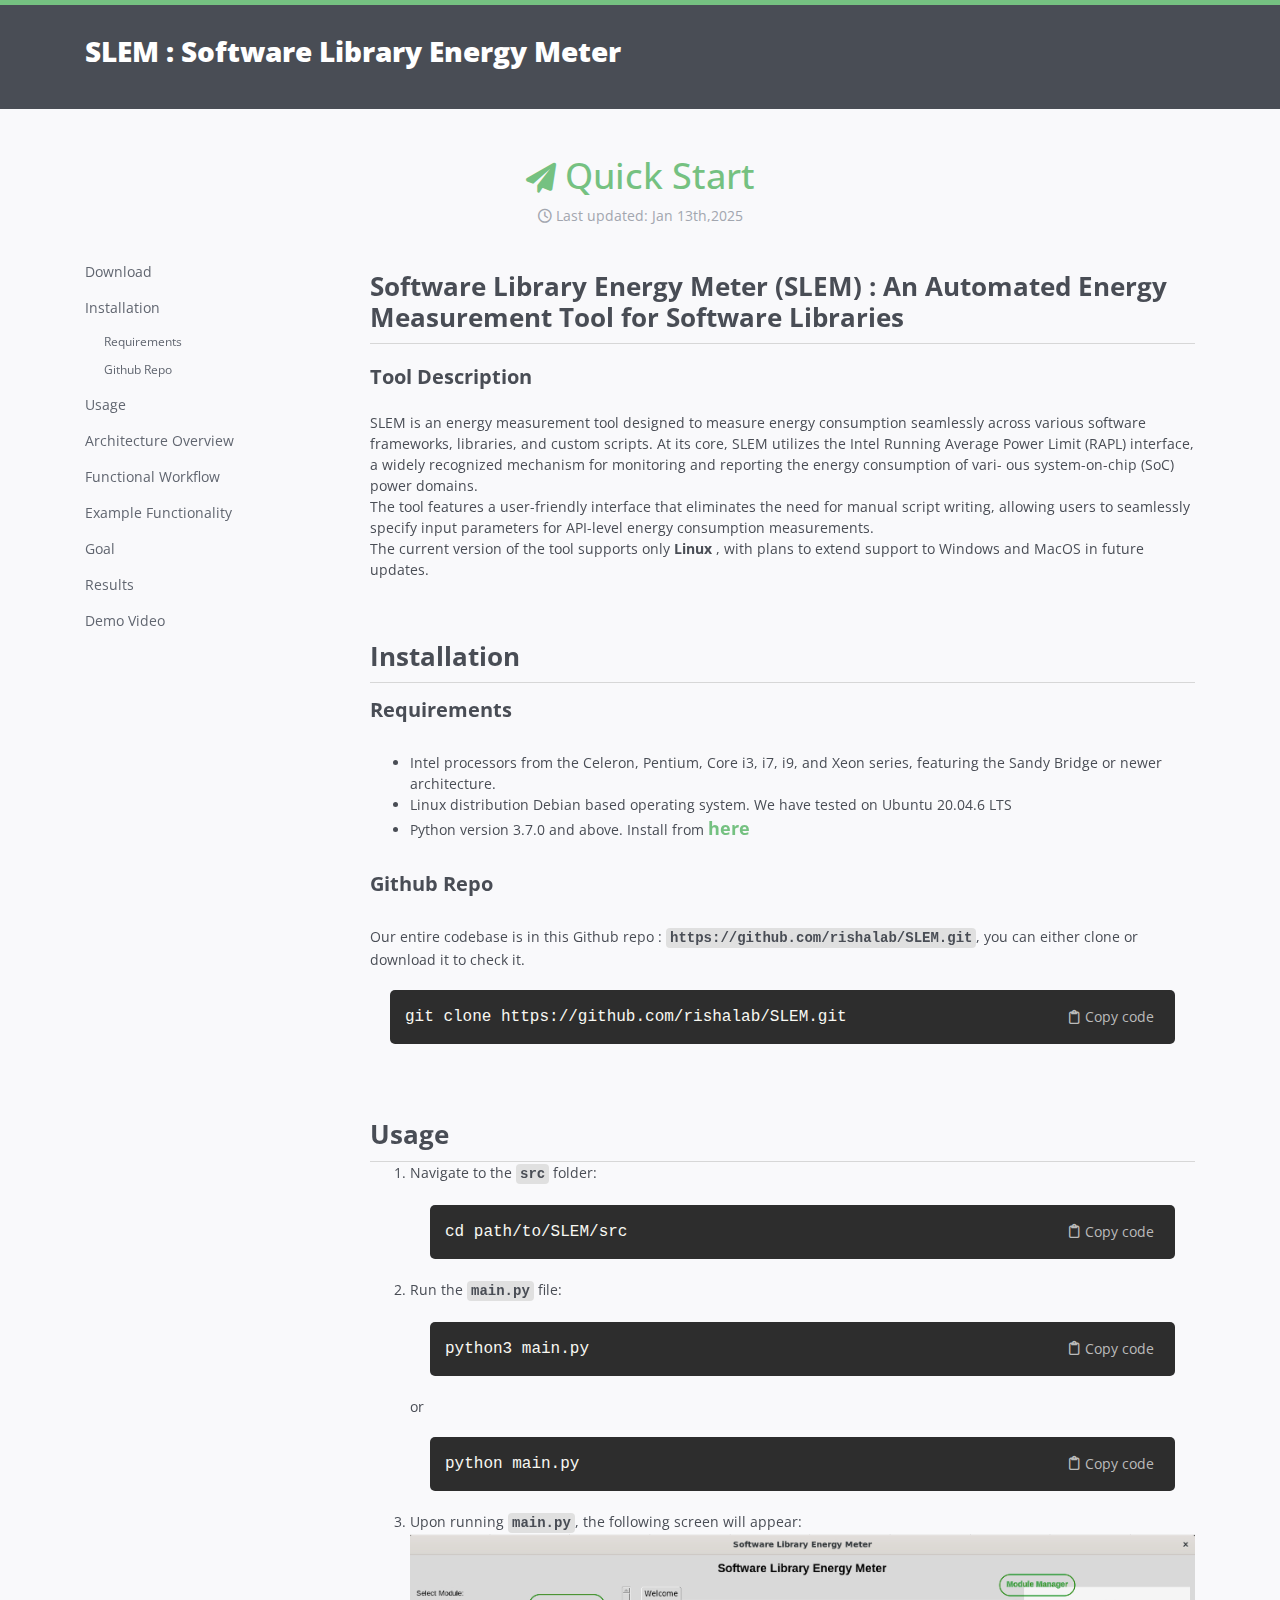
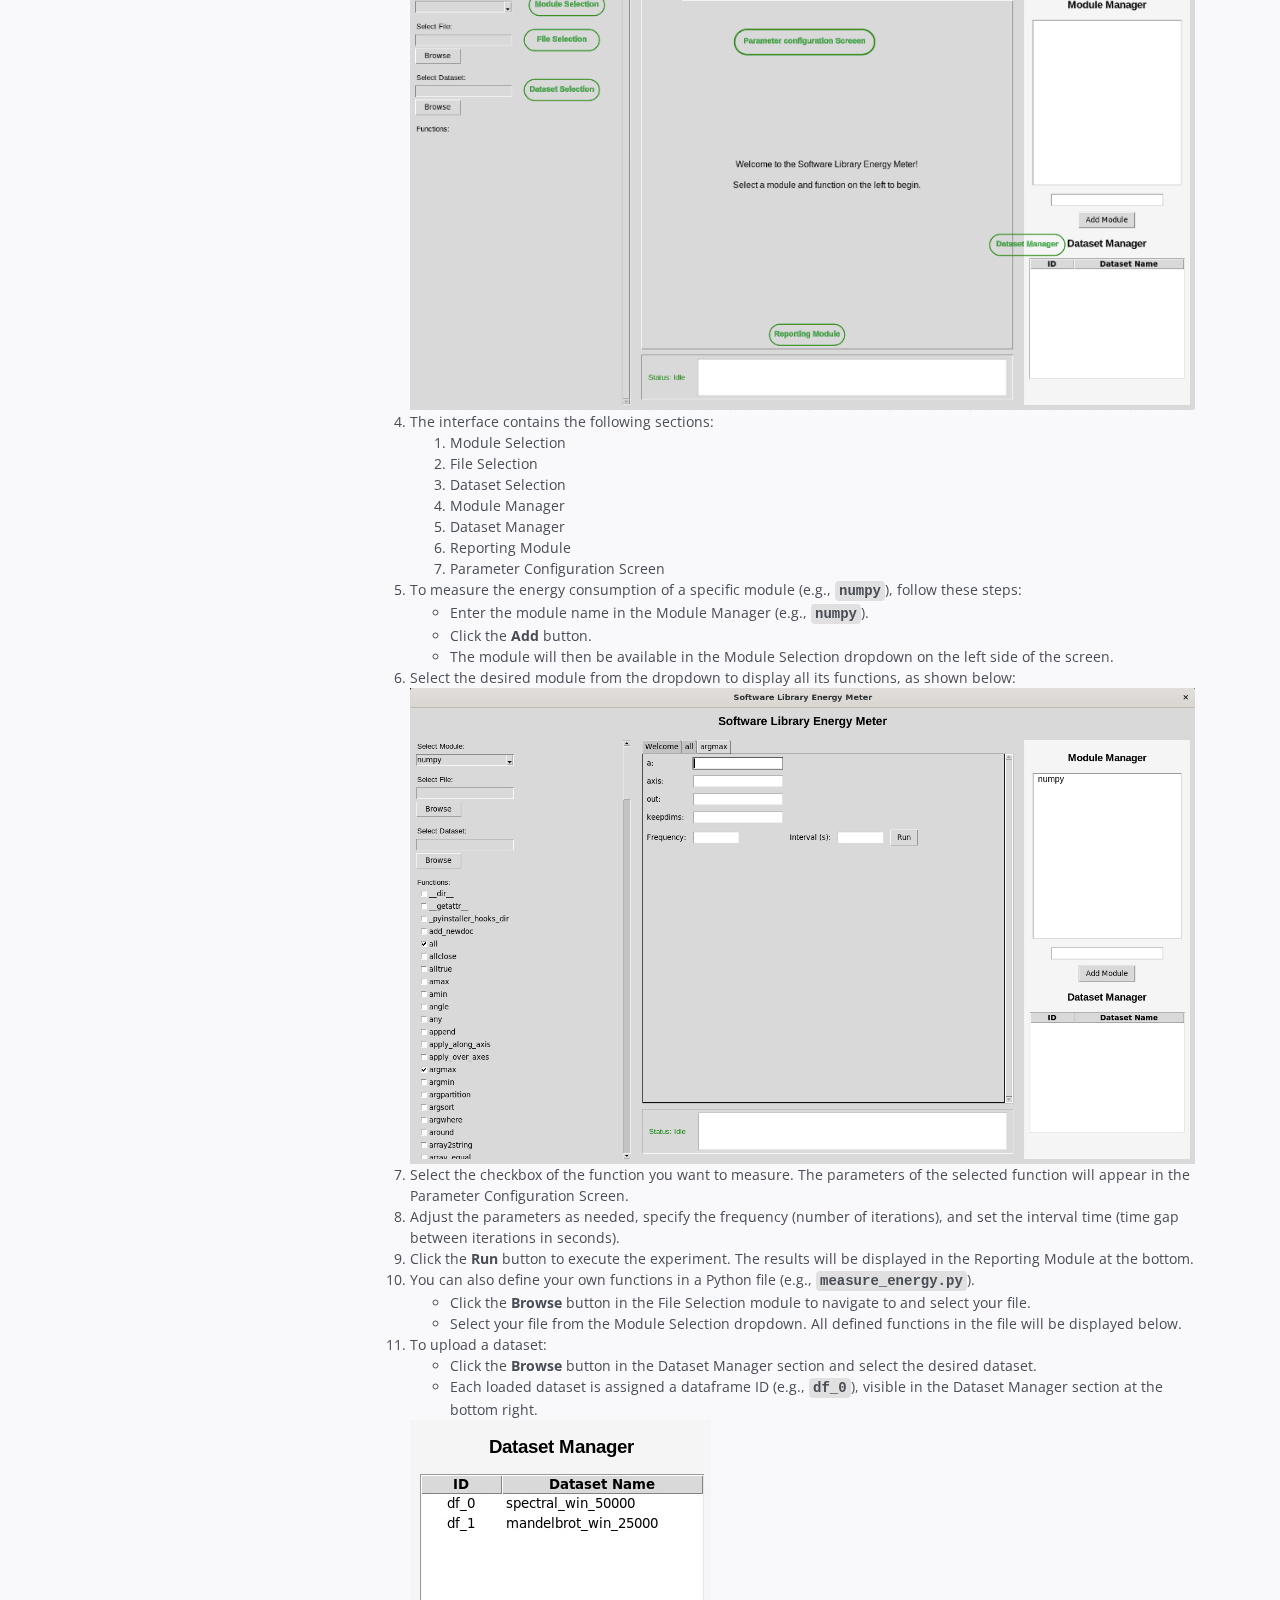
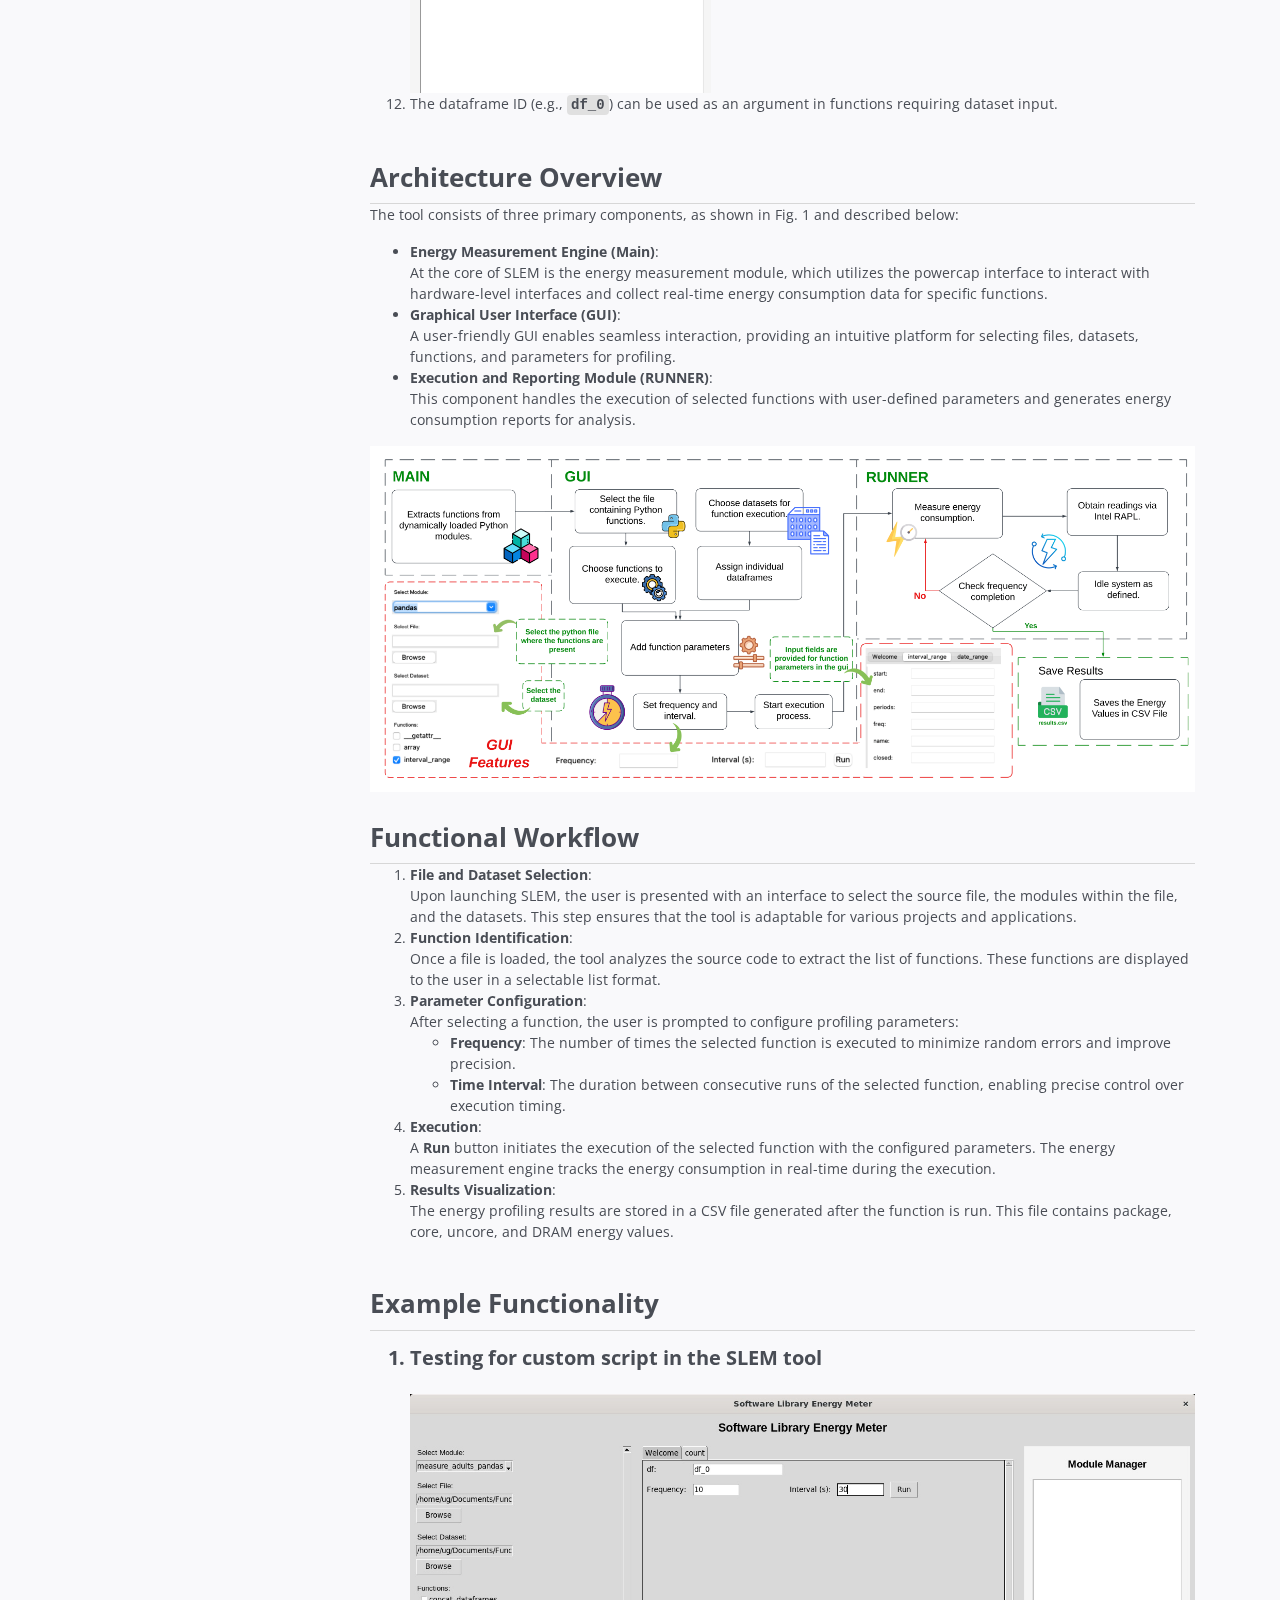
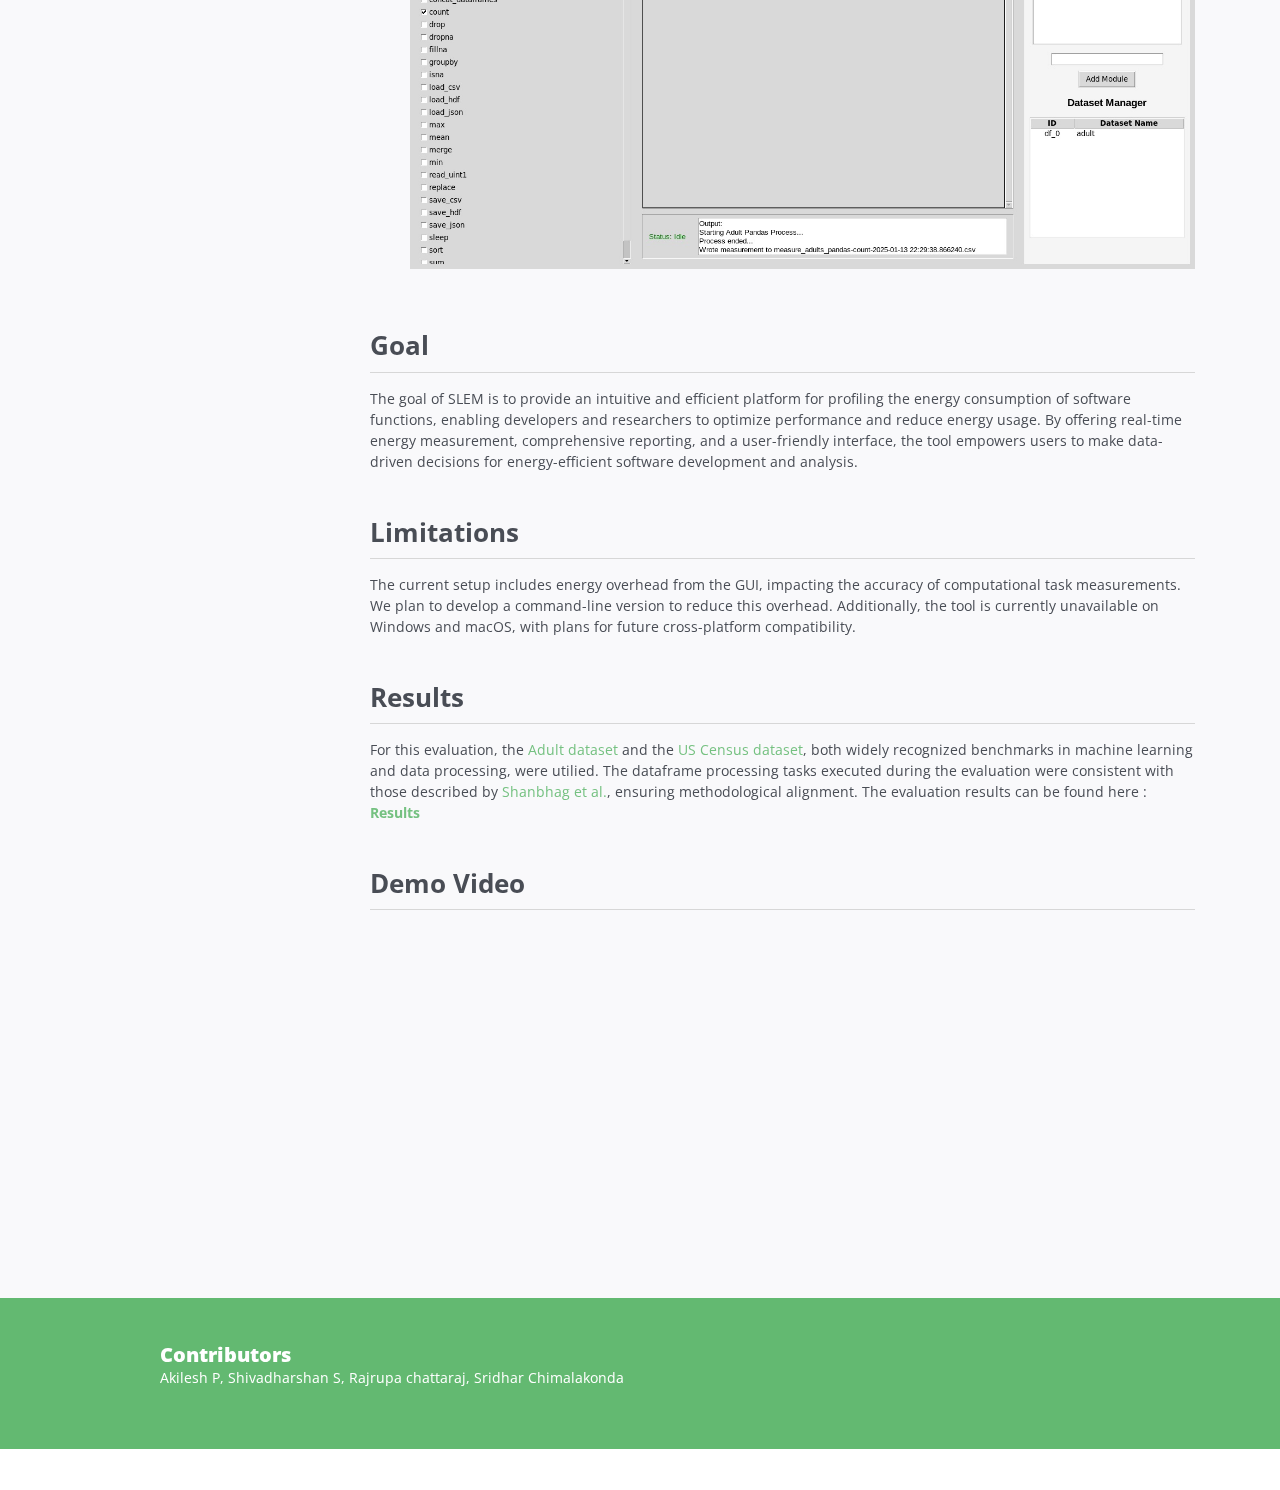
==== index.html @ 22992792 "feat : initial commit of website" ====
<!DOCTYPE html>
<html lang="en">

<head>
    <title>SLEM : Software Library Energy Meter</title>
    <!-- Meta -->
    <meta charset="utf-8">
    <meta http-equiv="X-UA-Compatible" content="IE=edge">
    <meta name="viewport" content="width=device-width, initial-scale=1.0">
    <meta name="description" content="">
    <meta name="author" content="">
    <link rel="shortcut icon" href="favicon.ico">
    <link
        href='https://fonts.googleapis.com/css?family=Open+Sans:300italic,400italic,600italic,700italic,800italic,400,300,600,700,800'
        rel='stylesheet' type='text/css'>
    <link rel="stylesheet" href="https://cdnjs.cloudflare.com/ajax/libs/font-awesome/6.0.0-beta3/css/all.min.css">
    <!-- FontAwesome JS -->
    <script defer src="assets/fontawesome/js/all.js"></script>
    <!-- Global CSS -->
    <link rel="stylesheet" href="assets/plugins/bootstrap/css/bootstrap.min.css">
    <!-- Plugins CSS -->
    <link rel="stylesheet" href="assets/plugins/prism/prism.css">
    <link rel="stylesheet" href="assets/plugins/elegant_font/css/style.css">

    <!-- Theme CSS -->
    <link id="theme-style" rel="stylesheet" href="assets/css/styles.css">

</head>

<body class="body-green">
    <div class="page-wrapper">
        <!-- Header -->
        <header id="header" class="header">
            <div class="container">
                <div class="branding">
                    <h1 class="logo">
                        <a href="index.html">
                            <!-- <span aria-hidden="true" class="icon_documents_alt icon"></span> -->
                            <span class="text-highlight"></span><span class="text-bold">SLEM : Software Library Energy Meter</span>
                        </a>
                    </h1>

                </div>
<!-- 
                <div class="top-search-box">
                    <form class="form-inline search-form justify-content-center" action="" method="get">
                        <input type="text" placeholder="Search..." name="search" class="form-control search-input">
                        <button type="submit" class="btn search-btn" value="Search"><i
                                class="fas fa-search"></i></button>
                    </form>
                </div>
 -->
            </div><!--//container-->
        </header>

        <!-- Main Body -->
        <div class="doc-wrapper">
            <div class="container">
                <!-- Quick Start -->
                <div id="doc-header" class="doc-header text-center">
                    <h1 class="doc-title"><i class="icon fa fa-paper-plane"></i> Quick Start</h1>
                    <div class="meta"><i class="far fa-clock"></i> Last updated: Jan 13th,2025</div>
                </div>

                <!-- Main Body -->
                <div class="doc-body row">
                    <!-- Main Body -->
                    <div class="doc-content col-md-9 col-12 order-1">
                        <div class="content-inner">

                            <!-- Tool Description -->
                            <section id="download-section" class="doc-section">
                                <h1 class="section-title">Software Library Energy Meter (SLEM) : An Automated Energy Measurement Tool for Software Libraries</h1>
                                <br>
                                <h3 class="block-title">Tool Description</h3>
                                <div class="section-block">
                                    <p>
                                        SLEM is an energy measurement tool
                                        designed to measure energy consumption seamlessly across
                                        various software frameworks, libraries, and custom scripts.
                                        At its core, SLEM utilizes the Intel Running Average Power
                                        Limit (RAPL) interface, a widely recognized mechanism for
                                        monitoring and reporting the energy consumption of vari-
                                        ous system-on-chip (SoC) power domains. 
                                        <br>The
                                        tool features a user-friendly interface that eliminates the
                                        need for manual script writing, allowing users to seamlessly
                                        specify input parameters for API-level energy consumption
                                        measurements.       
                                        <br>              
                                        The current version of the tool supports only <b>Linux</b> , with
                                        plans to extend support to Windows and MacOS in future
                                        updates.
                                    </p>
                                </div>
                            </section>

                            <!-- Installation -->
                            <section id="installation-section" class="doc-section">
                                <h2 class="section-title">Installation</h2>

                                <div id="step1" class="section-block">

                                    <!-- Requirements -->
                                    <h3 class="block-title" id="requirements">Requirements</h3>
                                    <div class="code-block">
                                        <p>
                                        <ul>
                                            <li>Intel processors from the Celeron, Pentium, Core i3, i7, i9, and Xeon
                                                series, featuring the Sandy Bridge or newer architecture.</li>
                                            <li>Linux distribution Debian based operating system. We have tested on
                                                Ubuntu 20.04.6 LTS</li>
                                            <li>Python version 3.7.0 and above. Install from 
                                                <a class="simple-link" href="https://www.python.org/downloads/" target="_blank">
                                                    here</a>
                                                </li>
                                            <!-- <li>If on Windows, then PowerGadget v3.6 has to installed. Click <a id="downloadLinkPg" href="https://raw.githubusercontent.com/rishalab/CPPJoules/main/PowerGadget_3.6.msi" target="_blank" class="simple-link">here</a> to install -->
                                        </p>
                                    </div>

                                    <!-- Github -->
                                    <h3 class="block-title" id="from-github">Github Repo</h3>
                                    <div class="code-block">
                                        <p>Our entire codebase is in this Github repo : <span
                                                class="highlight">https://github.com/rishalab/SLEM.git</span>, you
                                            can either clone or download it to check it.</p>
                                        <div class="code-container">
                                            <div class="code" id="codeToCopy1">git clone https://github.com/rishalab/SLEM.git</div>
                                            <button class="copy-button" onclick="copyCode('codeToCopy1')">
                                                <i class="far fa-clipboard"></i> Copy code
                                            </button>
                                        </div>
                                        <!-- <p>For running the SLEM tool follow the below steps.</p> -->
                                    </div>
                                </div>
                            </section>


                            <!-- Usage -->
                            <section id="usage-section" class="doc-section">
                                <h2 class="section-title">Usage</h2>
                                <ol>
                                    <li>Navigate to the <span class="highlight">src</span> folder:</li>
                                    <div class="code-container">
                                        <div class="code" id="codeToCopy2">
                                            cd path/to/SLEM/src
                                        </div>
                                        <button class="copy-button" onclick="copyCode('codeToCopy2')">
                                            <i class="far fa-clipboard"></i> Copy code
                                        </button>
                                    </div>
                                    <li>Run the <span class="highlight">main.py</span> file:</li>
                                    <div class="code-container">
                                        <div class="code" id="codeToCopy3">
                                            python3 main.py
                                        </div>
                                        <button class="copy-button" onclick="copyCode('codeToCopy3')">
                                            <i class="far fa-clipboard"></i> Copy code
                                        </button>
                                    </div>
                                    or
                                    <div class="code-container">
                                        <div class="code" id="codeToCopy4">
                                            python main.py
                                        </div>
                                        <button class="copy-button" onclick="copyCode('codeToCopy4')">
                                            <i class="far fa-clipboard"></i> Copy code
                                        </button>
                                    </div>
                                    <li>Upon running <span class="highlight">main.py</span>, the following screen will appear:</li>
                                    <img class="img-fluid" src="SLEM.jpg" alt="SLEM interface" />
                                    <li>The interface contains the following sections:</li>
                                    <ol>
                                        <li>Module Selection</li>
                                        <li>File Selection</li>
                                        <li>Dataset Selection</li>
                                        <li>Module Manager</li>
                                        <li>Dataset Manager</li>
                                        <li>Reporting Module</li>
                                        <li>Parameter Configuration Screen</li>
                                    </ol>
                                    <li>To measure the energy consumption of a specific module (e.g., <span class="highlight">numpy</span>), follow these steps:</li>
                                    <ul>
                                        <li>Enter the module name in the Module Manager (e.g., <span class="highlight">numpy</span>).</li>
                                        <li>Click the <b>Add</b> button.</li>
                                        <li>The module will then be available in the Module Selection dropdown on the left side of the screen.</li>
                                    </ul>
                                    <li>Select the desired module from the dropdown to display all its functions, as shown below:</li>
                                    <img class="img-fluid" src="numpy.jpg" alt="Module functions" />
                                    <li>Select the checkbox of the function you want to measure. The parameters of the selected function will appear in the Parameter Configuration Screen.</li>
                                    <li>Adjust the parameters as needed, specify the frequency (number of iterations), and set the interval time (time gap between iterations in seconds).</li>
                                    <li>Click the <b>Run</b> button to execute the experiment. The results will be displayed in the Reporting Module at the bottom.</li>
                                    <li>You can also define your own functions in a Python file (e.g., <span class="highlight">measure_energy.py</span>).</li>
                                    <ul>
                                        <li>Click the <b>Browse</b> button in the File Selection module to navigate to and select your file.</li>
                                        <li>Select your file from the Module Selection dropdown. All defined functions in the file will be displayed below.</li>
                                    </ul>
                                    <li>To upload a dataset:</li>
                                    <ul>
                                        <li>Click the <b>Browse</b> button in the Dataset Manager section and select the desired dataset.</li>
                                        <li>Each loaded dataset is assigned a dataframe ID (e.g., <span class="highlight">df_0</span>), visible in the Dataset Manager section at the bottom right.</li>
                                    </ul>
                                    <img class="img-fluid" src="Dataset_Manager.jpg" alt="Dataset Manager" />
                                    <li>The dataframe ID (e.g., <span class="highlight">df_0</span>) can be used as an argument in functions requiring dataset input.</li>
                                </ol>
                            </section>
                            
                            <!-- Architecture -->
                            <section id="architecture-section" class="doc-section">
                                <h2 class="section-title">Architecture Overview</h2>
                                <p>The tool consists of three primary components, as shown in Fig. 1 and described below:</p>
                                <ul>
                                    <li><strong>Energy Measurement Engine (Main)</strong>:<br>
                                    At the core of SLEM is the energy measurement module, which utilizes the powercap interface to interact with hardware-level interfaces and collect real-time energy consumption data for specific functions.</li>
                                    
                                    <li><strong>Graphical User Interface (GUI)</strong>:<br>
                                    A user-friendly GUI enables seamless interaction, providing an intuitive platform for selecting files, datasets, functions, and parameters for profiling.</li>
                                    
                                    <li><strong>Execution and Reporting Module (RUNNER)</strong>:<br>
                                    This component handles the execution of selected functions with user-defined parameters and generates energy consumption reports for analysis.</li>
                                </ul>
                                <img class="img-fluid" src="workflowdiagram.png" alt="elegant icons" />
                            </section>

                            <!-- Functional Workflow -->
                            <section id="function-workflow-section" class="doc-section">
                                <h2 class="section-title">Functional Workflow</h2>
                                <ol>
                                    <li><strong>File and Dataset Selection</strong>:<br>
                                    Upon launching SLEM, the user is presented with an interface to select the source file, the modules within the file, and the datasets. This step ensures that the tool is adaptable for various projects and applications.</li>
                            
                                    <li><strong>Function Identification</strong>:<br>
                                    Once a file is loaded, the tool analyzes the source code to extract the list of functions. These functions are displayed to the user in a selectable list format.</li>
                            
                                    <li><strong>Parameter Configuration</strong>:<br>
                                    After selecting a function, the user is prompted to configure profiling parameters:
                                    <ul>
                                        <li><strong>Frequency</strong>: The number of times the selected function is executed to minimize random errors and improve precision.</li>
                                        <li><strong>Time Interval</strong>: The duration between consecutive runs of the selected function, enabling precise control over execution timing.</li>
                                    </ul>
                                    </li>
                            
                                    <li><strong>Execution</strong>:<br>
                                    A <strong>Run</strong> button initiates the execution of the selected function with the configured parameters. The energy measurement engine tracks the energy consumption in real-time during the execution.</li>
                            
                                    <li><strong>Results Visualization</strong>:<br>
                                    The energy profiling results are stored in a CSV file generated after the function is run. This file contains package, core, uncore, and DRAM energy values.</li>
                                </ol>
                            </section>

                            <!-- Code Snippets -->
                            <section id="feature-section" class="doc-section">
                                <h2 class="section-title">Example Functionality</h2>
                                <div class="section-block">
                                    <ol>
                                        <h3>
                                            <li>
                                                Testing for custom script in the SLEM tool
                                                <br><br>
                                                <img class="img-fluid" src="example.jpg" alt="screenshot" />
                                            </li>
                                        </h3>
                                    </ol>
                                </div>
                            </section>

                            <!-- Goal -->
                            <section id="goal-section" class="doc-section">
                                <h2 class="section-title">Goal</h2>
                                <div class="section-block">
                                    The goal of SLEM is to provide an intuitive and efficient platform for profiling the energy consumption of software functions, 
                                    enabling developers and researchers to optimize performance and reduce energy usage. By offering real-time energy measurement, 
                                    comprehensive reporting, and a user-friendly interface, the tool empowers users to make data-driven decisions for 
                                    energy-efficient software development and analysis.
                                </div>
                            </section>

                            <!-- Limitations -->
                            <section id="limitations-section" class="doc-section">
                                <h2 class="section-title">Limitations</h2>
                                <div class="section-block">
                                    The current setup includes energy overhead from the GUI, 
                                    impacting the accuracy of computational task measurements.
                                    We plan to develop a command-line version to reduce this overhead. 
                                    Additionally, the tool is currently unavailable on Windows and macOS, 
                                    with plans for future cross-platform compatibility.
                                </div>
                            </section>

                            <!-- Results -->
                            <section id="result-section" class="doc-section">
                                <h2 class="section-title">Results</h2>
                                <div class="section-block">
                                    For this evaluation, the <a href="https://archive.ics.uci.edu/dataset/2/adult" target="_blank" >Adult dataset</a> 
                                    and the <a href="https://archive.ics.uci.edu/dataset/116/us+census+data+1990" target="_blank" >US Census dataset</a>, 
                                    both widely recognized benchmarks in machine learning and data processing, were utilied.
                                    The dataframe processing tasks executed during the evaluation were consistent with those described 
                                    by <a href="https://www.researchgate.net/publication/363500717_On_the_Energy_Consumption_of_Different_Dataframe_Processing_Libraries_--_An_Exploratory_Study" target="_blank" >Shanbhag et al.</a>, ensuring methodological alignment.
                                    The evaluation results can be found here : 
                                    <strong>
                                        <a href="https://github.com/rishalab/SLEM/tree/main/evaluation" target="_blank" >Results</a>
                                    </strong>
                                </div>
                            </section>

                            <!-- Demo Video -->
                            <section id="video-section" class="doc-section">
                                <h2 class="section-title">Demo Video</h2>
                                <div class="section-block">
                                    <div class="row">
                                        <div class="col-md-6 col-12">
                                            <div class="embed-responsive embed-responsive-4by3">
                                                <!-- <iframe width="729" height="410" src="https://www.youtube.com/embed/fR8cOOuxqfk" title="YouTube video player" frameborder="0" allow="accelerometer; autoplay; clipboard-write; encrypted-media; gyroscope; picture-in-picture" allowfullscreen></iframe> -->
                                                <!-- <iframe width="729" height="410" src="https://www.youtube.com/embed/W6yiaXK2rEM" title="YouTube video player" frameborder="0" allow="accelerometer; autoplay; clipboard-write; encrypted-media; gyroscope; picture-in-picture" allowfullscreen></iframe>
                                                <iframe width="729" height="410" src="https://www.youtube.com/embed/eLcOIPiGt_g" title="YouTube video player" frameborder="0" allow="accelerometer; autoplay; clipboard-write; encrypted-media; gyroscope; picture-in-picture" allowfullscreen></iframe>
                                                <iframe width="560" height="315" src="https://www.youtube.com/embed/GNrJfZ0RCVI" frameborder="0" allow="accelerometer; autoplay; clipboard-write; encrypted-media; gyroscope; picture-in-picture" allowfullscreen></iframe> -->
                                            </div>
                                        </div>
                                    </div>
                                </div>
                            </section>

                        </div>
                    </div>

                    <!-- Side Scroll Bar -->
                    <div class="doc-sidebar col-md-3 col-12 order-0 d-none d-md-flex">
                        <div id="doc-nav" class="doc-nav">
                            <nav id="doc-menu" class="nav doc-menu flex-column sticky">
                                <a class="nav-link scrollto" href="#download-section">Download</a>
                                <a class="nav-link scrollto" href="#installation-section">Installation</a>
                                <nav class="doc-sub-menu nav flex-column">
                                    <a class="nav-link scrollto" href="#requirements">Requirements</a>
                                    <a class="nav-link scrollto" href="#from-github">Github Repo</a>
                                    <!-- <a class="nav-link scrollto" href="#from-direct">Direct Installer Link</a>
                                    <nav class="doc-sub-sub-menu nav flex-column">
                                        <a class="nav-link scrollto" href="#from-linux">Linux</a>
                                        <a class="nav-link scrollto" href="#from-windows">Windows</a>
                                    </nav> -->
                                </nav>
                                <a class="nav-link scrollto" href="#usage-section">Usage</a>
                                <a class="nav-link scrollto" href="#architecture-section">Architecture Overview</a>
                                <a class="nav-link scrollto" href="#function-workflow-section">Functional Workflow</a>
                                <a class="nav-link scrollto" href="#feature-section">Example Functionality</a>
                                <a class="nav-link scrollto" href="#goal-section">Goal</a>
                                <a class="nav-link scrollto" href="#result-section">Results</a>
                                <a class="nav-link scrollto" href="#video-section">Demo Video</a>
                            </nav>
                        </div>
                    </div>
                </div>
            </div>
        </div>

        <!-- Footer -->
        <div id="promo-block" class="promo-block">
            <div class="container">
                <div class="promo-block-inner">
                    <div class="content-holder col-lg-7 col-md-6 col-7">
                        <div class="content-holder-inner">
                            <div class="desc">
                                <h3 class="promo-title">Contributors</h3>
                                <!-- <p> Rajrupa chattaraj, Sridhar Chimalakonda</p> -->
                                <p> Akilesh P, Shivadharshan S, Rajrupa chattaraj, Sridhar Chimalakonda</p>
                                <!-- <a class="btn btn-cta" href="" target="_blank"><i class="fas fa-external-link-alt"></i> Preprint</a> -->
                            </div>
                        </div>
                    </div>
                </div>
            </div>
        </div>
    </div>

    <!-- Main Javascript -->
    <script type="text/javascript" src="assets/plugins/jquery-3.4.1.min.js"></script>
    <script type="text/javascript" src="assets/plugins/bootstrap/js/bootstrap.min.js"></script>
    <script type="text/javascript" src="assets/plugins/prism/prism.js"></script>
    <script type="text/javascript" src="assets/plugins/jquery-scrollTo/jquery.scrollTo.min.js"></script>
    <script type="text/javascript" src="assets/plugins/stickyfill/dist/stickyfill.min.js"></script>
    <script type="text/javascript" src="assets/js/main.js"></script>
</body>

</html>
---- assets/plugins/prism/prism.css ----
/* http://prismjs.com/download.html?themes=prism-okaidia&languages=markup+css+clike+javascript+ruby+git+haml+handlebars+http+php+python+sass+scss+vim+yaml&plugins=line-numbers */
/**
 * okaidia theme for JavaScript, CSS and HTML
 * Loosely based on Monokai textmate theme by http://www.monokai.nl/
 * @author ocodia
 */

code[class*="language-"],
pre[class*="language-"] {
	color: #f8f8f2;
	text-shadow: 0 1px rgba(0, 0, 0, 0.3);
	font-family: Consolas, Monaco, 'Andale Mono', 'Ubuntu Mono', monospace;
	direction: ltr;
	text-align: left;
	white-space: pre;
	word-spacing: normal;
	word-break: normal;
	word-wrap: normal;
	line-height: 1.5;

	-moz-tab-size: 4;
	-o-tab-size: 4;
	tab-size: 4;

	-webkit-hyphens: none;
	-moz-hyphens: none;
	-ms-hyphens: none;
	hyphens: none;
}

/* Code blocks */
pre[class*="language-"] {
	padding: 1em;
	margin: .5em 0;
	overflow: auto;
	border-radius: 0.3em;
}

:not(pre) > code[class*="language-"],
pre[class*="language-"] {
	background: #272822;
}

/* Inline code */
:not(pre) > code[class*="language-"] {
	padding: .1em;
	border-radius: .3em;
	white-space: normal;
}

.token.comment,
.token.prolog,
.token.doctype,
.token.cdata {
	color: slategray;
}

.token.punctuation {
	color: #f8f8f2;
}

.namespace {
	opacity: .7;
}

.token.property,
.token.tag,
.token.constant,
.token.symbol,
.token.deleted {
	color: #f92672;
}

.token.boolean,
.token.number {
	color: #ae81ff;
}

.token.selector,
.token.attr-name,
.token.string,
.token.char,
.token.builtin,
.token.inserted {
	color: #a6e22e;
}

.token.operator,
.token.entity,
.token.url,
.language-css .token.string,
.style .token.string,
.token.variable {
	color: #f8f8f2;
}

.token.atrule,
.token.attr-value,
.token.function {
	color: #e6db74;
}

.token.keyword {
	color: #66d9ef;
}

.token.regex,
.token.important {
	color: #fd971f;
}

.token.important,
.token.bold {
	font-weight: bold;
}
.token.italic {
	font-style: italic;
}

.token.entity {
	cursor: help;
}

pre.line-numbers {
	position: relative;
	padding-left: 3.8em;
	counter-reset: linenumber;
}

pre.line-numbers > code {
	position: relative;
}

.line-numbers .line-numbers-rows {
	position: absolute;
	pointer-events: none;
	top: 0;
	font-size: 100%;
	left: -3.8em;
	width: 3em; /* works for line-numbers below 1000 lines */
	letter-spacing: -1px;
	border-right: 1px solid #999;

	-webkit-user-select: none;
	-moz-user-select: none;
	-ms-user-select: none;
	user-select: none;

}

	.line-numbers-rows > span {
		pointer-events: none;
		display: block;
		counter-increment: linenumber;
	}

		.line-numbers-rows > span:before {
			content: counter(linenumber);
			color: #999;
			display: block;
			padding-right: 0.8em;
			text-align: right;
		}
---- assets/plugins/elegant_font/css/style.css ----
@font-face {
	font-family: 'ElegantIcons';
	src:url('fonts/ElegantIcons.eot');
	src:url('fonts/ElegantIcons.eot?#iefix') format('embedded-opentype'),
		url('fonts/ElegantIcons.woff') format('woff'),
		url('fonts/ElegantIcons.ttf') format('truetype'),
		url('fonts/ElegantIcons.svg#ElegantIcons') format('svg');
	font-weight: normal;
	font-style: normal;
}

/* Use the following CSS code if you want to use data attributes for inserting your icons */
[data-icon]:before {
	font-family: 'ElegantIcons';
	content: attr(data-icon);
	speak: none;
	font-weight: normal;
	font-variant: normal;
	text-transform: none;
	line-height: 1;
	-webkit-font-smoothing: antialiased;
	-moz-osx-font-smoothing: grayscale;
}

/* Use the following CSS code if you want to have a class per icon */
/*
Instead of a list of all class selectors,
you can use the generic selector below, but it's slower:
[class*="your-class-prefix"] {
*/
.arrow_up, .arrow_down, .arrow_left, .arrow_right, .arrow_left-up, .arrow_right-up, .arrow_right-down, .arrow_left-down, .arrow-up-down, .arrow_up-down_alt, .arrow_left-right_alt, .arrow_left-right, .arrow_expand_alt2, .arrow_expand_alt, .arrow_condense, .arrow_expand, .arrow_move, .arrow_carrot-up, .arrow_carrot-down, .arrow_carrot-left, .arrow_carrot-right, .arrow_carrot-2up, .arrow_carrot-2down, .arrow_carrot-2left, .arrow_carrot-2right, .arrow_carrot-up_alt2, .arrow_carrot-down_alt2, .arrow_carrot-left_alt2, .arrow_carrot-right_alt2, .arrow_carrot-2up_alt2, .arrow_carrot-2down_alt2, .arrow_carrot-2left_alt2, .arrow_carrot-2right_alt2, .arrow_triangle-up, .arrow_triangle-down, .arrow_triangle-left, .arrow_triangle-right, .arrow_triangle-up_alt2, .arrow_triangle-down_alt2, .arrow_triangle-left_alt2, .arrow_triangle-right_alt2, .arrow_back, .icon_minus-06, .icon_plus, .icon_close, .icon_check, .icon_minus_alt2, .icon_plus_alt2, .icon_close_alt2, .icon_check_alt2, .icon_zoom-out_alt, .icon_zoom-in_alt, .icon_search, .icon_box-empty, .icon_box-selected, .icon_minus-box, .icon_plus-box, .icon_box-checked, .icon_circle-empty, .icon_circle-slelected, .icon_stop_alt2, .icon_stop, .icon_pause_alt2, .icon_pause, .icon_menu, .icon_menu-square_alt2, .icon_menu-circle_alt2, .icon_ul, .icon_ol, .icon_adjust-horiz, .icon_adjust-vert, .icon_document_alt, .icon_documents_alt, .icon_pencil, .icon_pencil-edit_alt, .icon_pencil-edit, .icon_folder-alt, .icon_folder-open_alt, .icon_folder-add_alt, .icon_info_alt, .icon_error-oct_alt, .icon_error-circle_alt, .icon_error-triangle_alt, .icon_question_alt2, .icon_question, .icon_comment_alt, .icon_chat_alt, .icon_vol-mute_alt, .icon_volume-low_alt, .icon_volume-high_alt, .icon_quotations, .icon_quotations_alt2, .icon_clock_alt, .icon_lock_alt, .icon_lock-open_alt, .icon_key_alt, .icon_cloud_alt, .icon_cloud-upload_alt, .icon_cloud-download_alt, .icon_image, .icon_images, .icon_lightbulb_alt, .icon_gift_alt, .icon_house_alt, .icon_genius, .icon_mobile, .icon_tablet, .icon_laptop, .icon_desktop, .icon_camera_alt, .icon_mail_alt, .icon_cone_alt, .icon_ribbon_alt, .icon_bag_alt, .icon_creditcard, .icon_cart_alt, .icon_paperclip, .icon_tag_alt, .icon_tags_alt, .icon_trash_alt, .icon_cursor_alt, .icon_mic_alt, .icon_compass_alt, .icon_pin_alt, .icon_pushpin_alt, .icon_map_alt, .icon_drawer_alt, .icon_toolbox_alt, .icon_book_alt, .icon_calendar, .icon_film, .icon_table, .icon_contacts_alt, .icon_headphones, .icon_lifesaver, .icon_piechart, .icon_refresh, .icon_link_alt, .icon_link, .icon_loading, .icon_blocked, .icon_archive_alt, .icon_heart_alt, .icon_star_alt, .icon_star-half_alt, .icon_star, .icon_star-half, .icon_tools, .icon_tool, .icon_cog, .icon_cogs, .arrow_up_alt, .arrow_down_alt, .arrow_left_alt, .arrow_right_alt, .arrow_left-up_alt, .arrow_right-up_alt, .arrow_right-down_alt, .arrow_left-down_alt, .arrow_condense_alt, .arrow_expand_alt3, .arrow_carrot_up_alt, .arrow_carrot-down_alt, .arrow_carrot-left_alt, .arrow_carrot-right_alt, .arrow_carrot-2up_alt, .arrow_carrot-2dwnn_alt, .arrow_carrot-2left_alt, .arrow_carrot-2right_alt, .arrow_triangle-up_alt, .arrow_triangle-down_alt, .arrow_triangle-left_alt, .arrow_triangle-right_alt, .icon_minus_alt, .icon_plus_alt, .icon_close_alt, .icon_check_alt, .icon_zoom-out, .icon_zoom-in, .icon_stop_alt, .icon_menu-square_alt, .icon_menu-circle_alt, .icon_document, .icon_documents, .icon_pencil_alt, .icon_folder, .icon_folder-open, .icon_folder-add, .icon_folder_upload, .icon_folder_download, .icon_info, .icon_error-circle, .icon_error-oct, .icon_error-triangle, .icon_question_alt, .icon_comment, .icon_chat, .icon_vol-mute, .icon_volume-low, .icon_volume-high, .icon_quotations_alt, .icon_clock, .icon_lock, .icon_lock-open, .icon_key, .icon_cloud, .icon_cloud-upload, .icon_cloud-download, .icon_lightbulb, .icon_gift, .icon_house, .icon_camera, .icon_mail, .icon_cone, .icon_ribbon, .icon_bag, .icon_cart, .icon_tag, .icon_tags, .icon_trash, .icon_cursor, .icon_mic, .icon_compass, .icon_pin, .icon_pushpin, .icon_map, .icon_drawer, .icon_toolbox, .icon_book, .icon_contacts, .icon_archive, .icon_heart, .icon_profile, .icon_group, .icon_grid-2x2, .icon_grid-3x3, .icon_music, .icon_pause_alt, .icon_phone, .icon_upload, .icon_download, .social_facebook, .social_twitter, .social_pinterest, .social_googleplus, .social_tumblr, .social_tumbleupon, .social_wordpress, .social_instagram, .social_dribbble, .social_vimeo, .social_linkedin, .social_rss, .social_deviantart, .social_share, .social_myspace, .social_skype, .social_youtube, .social_picassa, .social_googledrive, .social_flickr, .social_blogger, .social_spotify, .social_delicious, .social_facebook_circle, .social_twitter_circle, .social_pinterest_circle, .social_googleplus_circle, .social_tumblr_circle, .social_stumbleupon_circle, .social_wordpress_circle, .social_instagram_circle, .social_dribbble_circle, .social_vimeo_circle, .social_linkedin_circle, .social_rss_circle, .social_deviantart_circle, .social_share_circle, .social_myspace_circle, .social_skype_circle, .social_youtube_circle, .social_picassa_circle, .social_googledrive_alt2, .social_flickr_circle, .social_blogger_circle, .social_spotify_circle, .social_delicious_circle, .social_facebook_square, .social_twitter_square, .social_pinterest_square, .social_googleplus_square, .social_tumblr_square, .social_stumbleupon_square, .social_wordpress_square, .social_instagram_square, .social_dribbble_square, .social_vimeo_square, .social_linkedin_square, .social_rss_square, .social_deviantart_square, .social_share_square, .social_myspace_square, .social_skype_square, .social_youtube_square, .social_picassa_square, .social_googledrive_square, .social_flickr_square, .social_blogger_square, .social_spotify_square, .social_delicious_square, .icon_printer, .icon_calulator, .icon_building, .icon_floppy, .icon_drive, .icon_search-2, .icon_id, .icon_id-2, .icon_puzzle, .icon_like, .icon_dislike, .icon_mug, .icon_currency, .icon_wallet, .icon_pens, .icon_easel, .icon_flowchart, .icon_datareport, .icon_briefcase, .icon_shield, .icon_percent, .icon_globe, .icon_globe-2, .icon_target, .icon_hourglass, .icon_balance, .icon_rook, .icon_printer-alt, .icon_calculator_alt, .icon_building_alt, .icon_floppy_alt, .icon_drive_alt, .icon_search_alt, .icon_id_alt, .icon_id-2_alt, .icon_puzzle_alt, .icon_like_alt, .icon_dislike_alt, .icon_mug_alt, .icon_currency_alt, .icon_wallet_alt, .icon_pens_alt, .icon_easel_alt, .icon_flowchart_alt, .icon_datareport_alt, .icon_briefcase_alt, .icon_shield_alt, .icon_percent_alt, .icon_globe_alt, .icon_clipboard {
	font-family: 'ElegantIcons';
	speak: none;
	font-style: normal;
	font-weight: normal;
	font-variant: normal;
	text-transform: none;
	line-height: 1;
	-webkit-font-smoothing: antialiased;
}
.arrow_up:before {
	content: "\21";
}
.arrow_down:before {
	content: "\22";
}
.arrow_left:before {
	content: "\23";
}
.arrow_right:before {
	content: "\24";
}
.arrow_left-up:before {
	content: "\25";
}
.arrow_right-up:before {
	content: "\26";
}
.arrow_right-down:before {
	content: "\27";
}
.arrow_left-down:before {
	content: "\28";
}
.arrow-up-down:before {
	content: "\29";
}
.arrow_up-down_alt:before {
	content: "\2a";
}
.arrow_left-right_alt:before {
	content: "\2b";
}
.arrow_left-right:before {
	content: "\2c";
}
.arrow_expand_alt2:before {
	content: "\2d";
}
.arrow_expand_alt:before {
	content: "\2e";
}
.arrow_condense:before {
	content: "\2f";
}
.arrow_expand:before {
	content: "\30";
}
.arrow_move:before {
	content: "\31";
}
.arrow_carrot-up:before {
	content: "\32";
}
.arrow_carrot-down:before {
	content: "\33";
}
.arrow_carrot-left:before {
	content: "\34";
}
.arrow_carrot-right:before {
	content: "\35";
}
.arrow_carrot-2up:before {
	content: "\36";
}
.arrow_carrot-2down:before {
	content: "\37";
}
.arrow_carrot-2left:before {
	content: "\38";
}
.arrow_carrot-2right:before {
	content: "\39";
}
.arrow_carrot-up_alt2:before {
	content: "\3a";
}
.arrow_carrot-down_alt2:before {
	content: "\3b";
}
.arrow_carrot-left_alt2:before {
	content: "\3c";
}
.arrow_carrot-right_alt2:before {
	content: "\3d";
}
.arrow_carrot-2up_alt2:before {
	content: "\3e";
}
.arrow_carrot-2down_alt2:before {
	content: "\3f";
}
.arrow_carrot-2left_alt2:before {
	content: "\40";
}
.arrow_carrot-2right_alt2:before {
	content: "\41";
}
.arrow_triangle-up:before {
	content: "\42";
}
.arrow_triangle-down:before {
	content: "\43";
}
.arrow_triangle-left:before {
	content: "\44";
}
.arrow_triangle-right:before {
	content: "\45";
}
.arrow_triangle-up_alt2:before {
	content: "\46";
}
.arrow_triangle-down_alt2:before {
	content: "\47";
}
.arrow_triangle-left_alt2:before {
	content: "\48";
}
.arrow_triangle-right_alt2:before {
	content: "\49";
}
.arrow_back:before {
	content: "\4a";
}
.icon_minus-06:before {
	content: "\4b";
}
.icon_plus:before {
	content: "\4c";
}
.icon_close:before {
	content: "\4d";
}
.icon_check:before {
	content: "\4e";
}
.icon_minus_alt2:before {
	content: "\4f";
}
.icon_plus_alt2:before {
	content: "\50";
}
.icon_close_alt2:before {
	content: "\51";
}
.icon_check_alt2:before {
	content: "\52";
}
.icon_zoom-out_alt:before {
	content: "\53";
}
.icon_zoom-in_alt:before {
	content: "\54";
}
.icon_search:before {
	content: "\55";
}
.icon_box-empty:before {
	content: "\56";
}
.icon_box-selected:before {
	content: "\57";
}
.icon_minus-box:before {
	content: "\58";
}
.icon_plus-box:before {
	content: "\59";
}
.icon_box-checked:before {
	content: "\5a";
}
.icon_circle-empty:before {
	content: "\5b";
}
.icon_circle-slelected:before {
	content: "\5c";
}
.icon_stop_alt2:before {
	content: "\5d";
}
.icon_stop:before {
	content: "\5e";
}
.icon_pause_alt2:before {
	content: "\5f";
}
.icon_pause:before {
	content: "\60";
}
.icon_menu:before {
	content: "\61";
}
.icon_menu-square_alt2:before {
	content: "\62";
}
.icon_menu-circle_alt2:before {
	content: "\63";
}
.icon_ul:before {
	content: "\64";
}
.icon_ol:before {
	content: "\65";
}
.icon_adjust-horiz:before {
	content: "\66";
}
.icon_adjust-vert:before {
	content: "\67";
}
.icon_document_alt:before {
	content: "\68";
}
.icon_documents_alt:before {
	content: "\69";
}
.icon_pencil:before {
	content: "\6a";
}
.icon_pencil-edit_alt:before {
	content: "\6b";
}
.icon_pencil-edit:before {
	content: "\6c";
}
.icon_folder-alt:before {
	content: "\6d";
}
.icon_folder-open_alt:before {
	content: "\6e";
}
.icon_folder-add_alt:before {
	content: "\6f";
}
.icon_info_alt:before {
	content: "\70";
}
.icon_error-oct_alt:before {
	content: "\71";
}
.icon_error-circle_alt:before {
	content: "\72";
}
.icon_error-triangle_alt:before {
	content: "\73";
}
.icon_question_alt2:before {
	content: "\74";
}
.icon_question:before {
	content: "\75";
}
.icon_comment_alt:before {
	content: "\76";
}
.icon_chat_alt:before {
	content: "\77";
}
.icon_vol-mute_alt:before {
	content: "\78";
}
.icon_volume-low_alt:before {
	content: "\79";
}
.icon_volume-high_alt:before {
	content: "\7a";
}
.icon_quotations:before {
	content: "\7b";
}
.icon_quotations_alt2:before {
	content: "\7c";
}
.icon_clock_alt:before {
	content: "\7d";
}
.icon_lock_alt:before {
	content: "\7e";
}
.icon_lock-open_alt:before {
	content: "\e000";
}
.icon_key_alt:before {
	content: "\e001";
}
.icon_cloud_alt:before {
	content: "\e002";
}
.icon_cloud-upload_alt:before {
	content: "\e003";
}
.icon_cloud-download_alt:before {
	content: "\e004";
}
.icon_image:before {
	content: "\e005";
}
.icon_images:before {
	content: "\e006";
}
.icon_lightbulb_alt:before {
	content: "\e007";
}
.icon_gift_alt:before {
	content: "\e008";
}
.icon_house_alt:before {
	content: "\e009";
}
.icon_genius:before {
	content: "\e00a";
}
.icon_mobile:before {
	content: "\e00b";
}
.icon_tablet:before {
	content: "\e00c";
}
.icon_laptop:before {
	content: "\e00d";
}
.icon_desktop:before {
	content: "\e00e";
}
.icon_camera_alt:before {
	content: "\e00f";
}
.icon_mail_alt:before {
	content: "\e010";
}
.icon_cone_alt:before {
	content: "\e011";
}
.icon_ribbon_alt:before {
	content: "\e012";
}
.icon_bag_alt:before {
	content: "\e013";
}
.icon_creditcard:before {
	content: "\e014";
}
.icon_cart_alt:before {
	content: "\e015";
}
.icon_paperclip:before {
	content: "\e016";
}
.icon_tag_alt:before {
	content: "\e017";
}
.icon_tags_alt:before {
	content: "\e018";
}
.icon_trash_alt:before {
	content: "\e019";
}
.icon_cursor_alt:before {
	content: "\e01a";
}
.icon_mic_alt:before {
	content: "\e01b";
}
.icon_compass_alt:before {
	content: "\e01c";
}
.icon_pin_alt:before {
	content: "\e01d";
}
.icon_pushpin_alt:before {
	content: "\e01e";
}
.icon_map_alt:before {
	content: "\e01f";
}
.icon_drawer_alt:before {
	content: "\e020";
}
.icon_toolbox_alt:before {
	content: "\e021";
}
.icon_book_alt:before {
	content: "\e022";
}
.icon_calendar:before {
	content: "\e023";
}
.icon_film:before {
	content: "\e024";
}
.icon_table:before {
	content: "\e025";
}
.icon_contacts_alt:before {
	content: "\e026";
}
.icon_headphones:before {
	content: "\e027";
}
.icon_lifesaver:before {
	content: "\e028";
}
.icon_piechart:before {
	content: "\e029";
}
.icon_refresh:before {
	content: "\e02a";
}
.icon_link_alt:before {
	content: "\e02b";
}
.icon_link:before {
	content: "\e02c";
}
.icon_loading:before {
	content: "\e02d";
}
.icon_blocked:before {
	content: "\e02e";
}
.icon_archive_alt:before {
	content: "\e02f";
}
.icon_heart_alt:before {
	content: "\e030";
}
.icon_star_alt:before {
	content: "\e031";
}
.icon_star-half_alt:before {
	content: "\e032";
}
.icon_star:before {
	content: "\e033";
}
.icon_star-half:before {
	content: "\e034";
}
.icon_tools:before {
	content: "\e035";
}
.icon_tool:before {
	content: "\e036";
}
.icon_cog:before {
	content: "\e037";
}
.icon_cogs:before {
	content: "\e038";
}
.arrow_up_alt:before {
	content: "\e039";
}
.arrow_down_alt:before {
	content: "\e03a";
}
.arrow_left_alt:before {
	content: "\e03b";
}
.arrow_right_alt:before {
	content: "\e03c";
}
.arrow_left-up_alt:before {
	content: "\e03d";
}
.arrow_right-up_alt:before {
	content: "\e03e";
}
.arrow_right-down_alt:before {
	content: "\e03f";
}
.arrow_left-down_alt:before {
	content: "\e040";
}
.arrow_condense_alt:before {
	content: "\e041";
}
.arrow_expand_alt3:before {
	content: "\e042";
}
.arrow_carrot_up_alt:before {
	content: "\e043";
}
.arrow_carrot-down_alt:before {
	content: "\e044";
}
.arrow_carrot-left_alt:before {
	content: "\e045";
}
.arrow_carrot-right_alt:before {
	content: "\e046";
}
.arrow_carrot-2up_alt:before {
	content: "\e047";
}
.arrow_carrot-2dwnn_alt:before {
	content: "\e048";
}
.arrow_carrot-2left_alt:before {
	content: "\e049";
}
.arrow_carrot-2right_alt:before {
	content: "\e04a";
}
.arrow_triangle-up_alt:before {
	content: "\e04b";
}
.arrow_triangle-down_alt:before {
	content: "\e04c";
}
.arrow_triangle-left_alt:before {
	content: "\e04d";
}
.arrow_triangle-right_alt:before {
	content: "\e04e";
}
.icon_minus_alt:before {
	content: "\e04f";
}
.icon_plus_alt:before {
	content: "\e050";
}
.icon_close_alt:before {
	content: "\e051";
}
.icon_check_alt:before {
	content: "\e052";
}
.icon_zoom-out:before {
	content: "\e053";
}
.icon_zoom-in:before {
	content: "\e054";
}
.icon_stop_alt:before {
	content: "\e055";
}
.icon_menu-square_alt:before {
	content: "\e056";
}
.icon_menu-circle_alt:before {
	content: "\e057";
}
.icon_document:before {
	content: "\e058";
}
.icon_documents:before {
	content: "\e059";
}
.icon_pencil_alt:before {
	content: "\e05a";
}
.icon_folder:before {
	content: "\e05b";
}
.icon_folder-open:before {
	content: "\e05c";
}
.icon_folder-add:before {
	content: "\e05d";
}
.icon_folder_upload:before {
	content: "\e05e";
}
.icon_folder_download:before {
	content: "\e05f";
}
.icon_info:before {
	content: "\e060";
}
.icon_error-circle:before {
	content: "\e061";
}
.icon_error-oct:before {
	content: "\e062";
}
.icon_error-triangle:before {
	content: "\e063";
}
.icon_question_alt:before {
	content: "\e064";
}
.icon_comment:before {
	content: "\e065";
}
.icon_chat:before {
	content: "\e066";
}
.icon_vol-mute:before {
	content: "\e067";
}
.icon_volume-low:before {
	content: "\e068";
}
.icon_volume-high:before {
	content: "\e069";
}
.icon_quotations_alt:before {
	content: "\e06a";
}
.icon_clock:before {
	content: "\e06b";
}
.icon_lock:before {
	content: "\e06c";
}
.icon_lock-open:before {
	content: "\e06d";
}
.icon_key:before {
	content: "\e06e";
}
.icon_cloud:before {
	content: "\e06f";
}
.icon_cloud-upload:before {
	content: "\e070";
}
.icon_cloud-download:before {
	content: "\e071";
}
.icon_lightbulb:before {
	content: "\e072";
}
.icon_gift:before {
	content: "\e073";
}
.icon_house:before {
	content: "\e074";
}
.icon_camera:before {
	content: "\e075";
}
.icon_mail:before {
	content: "\e076";
}
.icon_cone:before {
	content: "\e077";
}
.icon_ribbon:before {
	content: "\e078";
}
.icon_bag:before {
	content: "\e079";
}
.icon_cart:before {
	content: "\e07a";
}
.icon_tag:before {
	content: "\e07b";
}
.icon_tags:before {
	content: "\e07c";
}
.icon_trash:before {
	content: "\e07d";
}
.icon_cursor:before {
	content: "\e07e";
}
.icon_mic:before {
	content: "\e07f";
}
.icon_compass:before {
	content: "\e080";
}
.icon_pin:before {
	content: "\e081";
}
.icon_pushpin:before {
	content: "\e082";
}
.icon_map:before {
	content: "\e083";
}
.icon_drawer:before {
	content: "\e084";
}
.icon_toolbox:before {
	content: "\e085";
}
.icon_book:before {
	content: "\e086";
}
.icon_contacts:before {
	content: "\e087";
}
.icon_archive:before {
	content: "\e088";
}
.icon_heart:before {
	content: "\e089";
}
.icon_profile:before {
	content: "\e08a";
}
.icon_group:before {
	content: "\e08b";
}
.icon_grid-2x2:before {
	content: "\e08c";
}
.icon_grid-3x3:before {
	content: "\e08d";
}
.icon_music:before {
	content: "\e08e";
}
.icon_pause_alt:before {
	content: "\e08f";
}
.icon_phone:before {
	content: "\e090";
}
.icon_upload:before {
	content: "\e091";
}
.icon_download:before {
	content: "\e092";
}
.social_facebook:before {
	content: "\e093";
}
.social_twitter:before {
	content: "\e094";
}
.social_pinterest:before {
	content: "\e095";
}
.social_googleplus:before {
	content: "\e096";
}
.social_tumblr:before {
	content: "\e097";
}
.social_tumbleupon:before {
	content: "\e098";
}
.social_wordpress:before {
	content: "\e099";
}
.social_instagram:before {
	content: "\e09a";
}
.social_dribbble:before {
	content: "\e09b";
}
.social_vimeo:before {
	content: "\e09c";
}
.social_linkedin:before {
	content: "\e09d";
}
.social_rss:before {
	content: "\e09e";
}
.social_deviantart:before {
	content: "\e09f";
}
.social_share:before {
	content: "\e0a0";
}
.social_myspace:before {
	content: "\e0a1";
}
.social_skype:before {
	content: "\e0a2";
}
.social_youtube:before {
	content: "\e0a3";
}
.social_picassa:before {
	content: "\e0a4";
}
.social_googledrive:before {
	content: "\e0a5";
}
.social_flickr:before {
	content: "\e0a6";
}
.social_blogger:before {
	content: "\e0a7";
}
.social_spotify:before {
	content: "\e0a8";
}
.social_delicious:before {
	content: "\e0a9";
}
.social_facebook_circle:before {
	content: "\e0aa";
}
.social_twitter_circle:before {
	content: "\e0ab";
}
.social_pinterest_circle:before {
	content: "\e0ac";
}
.social_googleplus_circle:before {
	content: "\e0ad";
}
.social_tumblr_circle:before {
	content: "\e0ae";
}
.social_stumbleupon_circle:before {
	content: "\e0af";
}
.social_wordpress_circle:before {
	content: "\e0b0";
}
.social_instagram_circle:before {
	content: "\e0b1";
}
.social_dribbble_circle:before {
	content: "\e0b2";
}
.social_vimeo_circle:before {
	content: "\e0b3";
}
.social_linkedin_circle:before {
	content: "\e0b4";
}
.social_rss_circle:before {
	content: "\e0b5";
}
.social_deviantart_circle:before {
	content: "\e0b6";
}
.social_share_circle:before {
	content: "\e0b7";
}
.social_myspace_circle:before {
	content: "\e0b8";
}
.social_skype_circle:before {
	content: "\e0b9";
}
.social_youtube_circle:before {
	content: "\e0ba";
}
.social_picassa_circle:before {
	content: "\e0bb";
}
.social_googledrive_alt2:before {
	content: "\e0bc";
}
.social_flickr_circle:before {
	content: "\e0bd";
}
.social_blogger_circle:before {
	content: "\e0be";
}
.social_spotify_circle:before {
	content: "\e0bf";
}
.social_delicious_circle:before {
	content: "\e0c0";
}
.social_facebook_square:before {
	content: "\e0c1";
}
.social_twitter_square:before {
	content: "\e0c2";
}
.social_pinterest_square:before {
	content: "\e0c3";
}
.social_googleplus_square:before {
	content: "\e0c4";
}
.social_tumblr_square:before {
	content: "\e0c5";
}
.social_stumbleupon_square:before {
	content: "\e0c6";
}
.social_wordpress_square:before {
	content: "\e0c7";
}
.social_instagram_square:before {
	content: "\e0c8";
}
.social_dribbble_square:before {
	content: "\e0c9";
}
.social_vimeo_square:before {
	content: "\e0ca";
}
.social_linkedin_square:before {
	content: "\e0cb";
}
.social_rss_square:before {
	content: "\e0cc";
}
.social_deviantart_square:before {
	content: "\e0cd";
}
.social_share_square:before {
	content: "\e0ce";
}
.social_myspace_square:before {
	content: "\e0cf";
}
.social_skype_square:before {
	content: "\e0d0";
}
.social_youtube_square:before {
	content: "\e0d1";
}
.social_picassa_square:before {
	content: "\e0d2";
}
.social_googledrive_square:before {
	content: "\e0d3";
}
.social_flickr_square:before {
	content: "\e0d4";
}
.social_blogger_square:before {
	content: "\e0d5";
}
.social_spotify_square:before {
	content: "\e0d6";
}
.social_delicious_square:before {
	content: "\e0d7";
}
.icon_printer:before {
	content: "\e103";
}
.icon_calulator:before {
	content: "\e0ee";
}
.icon_building:before {
	content: "\e0ef";
}
.icon_floppy:before {
	content: "\e0e8";
}
.icon_drive:before {
	content: "\e0ea";
}
.icon_search-2:before {
	content: "\e101";
}
.icon_id:before {
	content: "\e107";
}
.icon_id-2:before {
	content: "\e108";
}
.icon_puzzle:before {
	content: "\e102";
}
.icon_like:before {
	content: "\e106";
}
.icon_dislike:before {
	content: "\e0eb";
}
.icon_mug:before {
	content: "\e105";
}
.icon_currency:before {
	content: "\e0ed";
}
.icon_wallet:before {
	content: "\e100";
}
.icon_pens:before {
	content: "\e104";
}
.icon_easel:before {
	content: "\e0e9";
}
.icon_flowchart:before {
	content: "\e109";
}
.icon_datareport:before {
	content: "\e0ec";
}
.icon_briefcase:before {
	content: "\e0fe";
}
.icon_shield:before {
	content: "\e0f6";
}
.icon_percent:before {
	content: "\e0fb";
}
.icon_globe:before {
	content: "\e0e2";
}
.icon_globe-2:before {
	content: "\e0e3";
}
.icon_target:before {
	content: "\e0f5";
}
.icon_hourglass:before {
	content: "\e0e1";
}
.icon_balance:before {
	content: "\e0ff";
}
.icon_rook:before {
	content: "\e0f8";
}
.icon_printer-alt:before {
	content: "\e0fa";
}
.icon_calculator_alt:before {
	content: "\e0e7";
}
.icon_building_alt:before {
	content: "\e0fd";
}
.icon_floppy_alt:before {
	content: "\e0e4";
}
.icon_drive_alt:before {
	content: "\e0e5";
}
.icon_search_alt:before {
	content: "\e0f7";
}
.icon_id_alt:before {
	content: "\e0e0";
}
.icon_id-2_alt:before {
	content: "\e0fc";
}
.icon_puzzle_alt:before {
	content: "\e0f9";
}
.icon_like_alt:before {
	content: "\e0dd";
}
.icon_dislike_alt:before {
	content: "\e0f1";
}
.icon_mug_alt:before {
	content: "\e0dc";
}
.icon_currency_alt:before {
	content: "\e0f3";
}
.icon_wallet_alt:before {
	content: "\e0d8";
}
.icon_pens_alt:before {
	content: "\e0db";
}
.icon_easel_alt:before {
	content: "\e0f0";
}
.icon_flowchart_alt:before {
	content: "\e0df";
}
.icon_datareport_alt:before {
	content: "\e0f2";
}
.icon_briefcase_alt:before {
	content: "\e0f4";
}
.icon_shield_alt:before {
	content: "\e0d9";
}
.icon_percent_alt:before {
	content: "\e0da";
}
.icon_globe_alt:before {
	content: "\e0de";
}
.icon_clipboard:before {
	content: "\e0e6";
}


	.glyph {
		float: left;
		text-align: center;
		padding: .75em;
		margin: .4em 1.5em .75em 0;
		width: 6em;
text-shadow: none;
	}
        .glyph_big {
        font-size: 128px;
        color: #59c5dc;
        float: left;
        margin-right: 20px;
        }

        .glyph div { padding-bottom: 10px;}

	.glyph input {
		font-family: consolas, monospace;
		font-size: 12px;
		width: 100%;
		text-align: center;
		border: 0;
		box-shadow: 0 0 0 1px #ccc;
		padding: .2em;
                -moz-border-radius: 5px;
                -webkit-border-radius: 5px;
	}
	.centered {
		margin-left: auto;
		margin-right: auto;
	}
	.glyph .fs1 {
		font-size: 2em;
	}
---- assets/css/styles.css ----
/*   
 * Template Name: PrettyDocs - Bootstrap 4 Template for documentations
 * Version: 2.3
 * Author: Xiaoying Riley
 * Copyright: 3rd Wave Media
 * Twitter: @3rdwave_themes
 * License: Creative Commons Attribution 3.0 License
 * Website: http://themes.3rdwavemedia.com/
*/
/* ======= Base ======= */
.code-container {
  position: relative;
  background: #2d2d2d;
  padding: 15px;
  border-radius: 5px;
  margin: 20px;
}

.code {
  font-family: monospace;
  font-size: 16px;
  color: #f8f8f2;
}

.copy-button {
  position: absolute;
  top: 15px;
  right: 15px;
  display: flex;
  align-items: center;
  background: none;
  border: none;
  color: #bbb;
  cursor: pointer;
  font-size: 14px;
}

.copy-button i {
  margin-right: 5px;
}

.copy-button:hover {
  color: #fff;
}
.output-container {
  position: relative;
  background: #e0e0e0; /* Slightly darker gray for output */
  padding: 15px;
  border-radius: 5px;
  margin: 20px;
}

.output {
  font-family: monospace;
  font-size: 16px;
  color: #000; /* Black text for output */
}


.simple-link {
  text-decoration: none;
  color: #007bff;
  font-weight: bold;
  font-size: 18px;
  transition: color 0.3s ease;
}

.simple-link:hover {
  color: #0056b3;
}

.highlight {
  background-color: #e0e0e0; /* Light gray background */
  padding: 2px 4px;          /* Padding around the text */
  border-radius: 4px;        /* Rounded corners */
  font-family: monospace;    /* Monospace font for code-like appearance */
  font-weight: bold;         /* Make the text bold */
}
body {
  font-family: "Open Sans", arial, sans-serif;
  color: #494d55;
  font-size: 14px;
  -webkit-font-smoothing: antialiased;
  -moz-osx-font-smoothing: grayscale;
}

html,
body {
  height: 100%;
}

.page-wrapper {
  min-height: 100%;
  /* equal to footer height */
  margin-bottom: -50px;
}

.page-wrapper:after {
  content: "";
  display: block;
  height: 50px;
}

.footer {
  height: 50px;
}

p {
  line-height: 1.5;
}

a {
  color: #3aa7aa;
  -webkit-transition: all 0.4s ease-in-out;
  -moz-transition: all 0.4s ease-in-out;
  -ms-transition: all 0.4s ease-in-out;
  -o-transition: all 0.4s ease-in-out;
}

a:hover {
  text-decoration: underline;
  color: #339597;
}

a:focus {
  text-decoration: none;
}

code {
  background: #222;
  color: #fff;
  font-size: 14px;
  font-weight: bold;
  font-family: Consolas, Monaco, "Andale Mono", "Ubuntu Mono", monospace;
  padding: 2px 8px;
  padding-top: 4px;
  display: inline-block;
}

.btn,
a.btn {
  -webkit-transition: all 0.4s ease-in-out;
  -moz-transition: all 0.4s ease-in-out;
  -ms-transition: all 0.4s ease-in-out;
  -o-transition: all 0.4s ease-in-out;
  font-weight: 600;
  font-size: 14px;
  line-height: 1.5;
}

.btn .svg-inline--fa,
a.btn .svg-inline--fa {
  margin-right: 5px;
  position: relative;
  top: -1px;
}

.btn:focus,
a.btn:focus {
  -webkit-box-shadow: none;
  -moz-box-shadow: none;
  box-shadow: none;
}

.btn-primary,
a.btn-primary {
  background: #40babd;
  border: 1px solid #40babd;
  color: #fff !important;
}

.btn-primary:hover,
.btn-primary:focus,
.btn-primary:active,
.btn-primary.active,
.btn-primary.hover,
.btn-primary:not(:disabled):not(.disabled):active:focus,
a.btn-primary:hover,
a.btn-primary:focus,
a.btn-primary:active,
a.btn-primary.active,
a.btn-primary.hover,
a.btn-primary:not(:disabled):not(.disabled):active:focus {
  background: #3aa7aa;
  color: #fff !important;
  border: 1px solid #3aa7aa;
  -webkit-box-shadow: none;
  -moz-box-shadow: none;
  box-shadow: none;
}

.btn-green,
a.btn-green {
  background: #75c181;
  border: 1px solid #75c181;
  color: #fff !important;
}

.btn-green:hover,
.btn-green:focus,
.btn-green:active,
.btn-green.active,
.btn-green.hover,
a.btn-green:hover,
a.btn-green:focus,
a.btn-green:active,
a.btn-green.active,
a.btn-green.hover {
  background: #63b971;
  color: #fff !important;
  border: 1px solid #63b971;
}

.body-green .btn-green,
.body-green a.btn-green {
  color: #fff !important;
}

.body-green .btn-green:hover,
.body-green .btn-green:focus,
.body-green .btn-green:active,
.body-green .btn-green.active,
.body-green .btn-green.hover,
.body-green a.btn-green:hover,
.body-green a.btn-green:focus,
.body-green a.btn-green:active,
.body-green a.btn-green.active,
.body-green a.btn-green.hover {
  color: #fff !important;
}

.btn-blue,
a.btn-blue {
  background: #58bbee;
  border: 1px solid #58bbee;
  color: #fff !important;
}

.btn-blue:hover,
.btn-blue:focus,
.btn-blue:active,
.btn-blue.active,
.btn-blue.hover,
a.btn-blue:hover,
a.btn-blue:focus,
a.btn-blue:active,
a.btn-blue.active,
a.btn-blue.hover {
  background: #41b2ec;
  color: #fff !important;
  border: 1px solid #41b2ec;
}

.btn-orange,
a.btn-orange {
  background: #f88c30;
  border: 1px solid #f88c30;
  color: #fff !important;
}

.btn-orange:hover,
.btn-orange:focus,
.btn-orange:active,
.btn-orange.active,
.btn-orange.hover,
a.btn-orange:hover,
a.btn-orange:focus,
a.btn-orange:active,
a.btn-orange.active,
a.btn-orange.hover {
  background: #f77e17;
  color: #fff !important;
  border: 1px solid #f77e17;
}

.btn-red,
a.btn-red {
  background: #f77b6b;
  border: 1px solid #f77b6b;
  color: #fff !important;
}

.btn-red:hover,
.btn-red:focus,
.btn-red:active,
.btn-red.active,
.btn-red.hover,
a.btn-red:hover,
a.btn-red:focus,
a.btn-red:active,
a.btn-red.active,
a.btn-red.hover {
  background: #f66553;
  color: #fff !important;
  border: 1px solid #f66553;
}

.btn-pink,
a.btn-pink {
  background: #ea5395;
  border: 1px solid #ea5395;
  color: #fff !important;
}

.btn-pink:hover,
.btn-pink:focus,
.btn-pink:active,
.btn-pink.active,
.btn-pink.hover,
a.btn-pink:hover,
a.btn-pink:focus,
a.btn-pink:active,
a.btn-pink.active,
a.btn-pink.hover {
  background: #e73c87;
  color: #fff !important;
  border: 1px solid #e73c87;
}

.btn-purple,
a.btn-purple {
  background: #8a40a7;
  border: 1px solid #8a40a7;
  color: #fff !important;
}

.btn-purple:hover,
.btn-purple:focus,
.btn-purple:active,
.btn-purple.active,
.btn-purple.hover,
a.btn-purple:hover,
a.btn-purple:focus,
a.btn-purple:active,
a.btn-purple.active,
a.btn-purple.hover {
  background: #7b3995;
  color: #fff !important;
  border: 1px solid #7b3995;
}

.btn-cta {
  padding: 7px 15px;
}

.search-btn {
  height: 40px;
}

.search-btn .svg-inline--fa {
  top: 0;
  margin-right: 0;
}

.form-control {
  -webkit-box-shadow: none;
  -moz-box-shadow: none;
  box-shadow: none;
  height: 40px;
  border-color: #f0f0f0;
}

.form-control::-webkit-input-placeholder {
  /* WebKit browsers */
  color: #afb3bb;
}

.form-control:-moz-placeholder {
  /* Mozilla Firefox 4 to 18 */
  color: #afb3bb;
}

.form-control::-moz-placeholder {
  /* Mozilla Firefox 19+ */
  color: #afb3bb;
}

.form-control:-ms-input-placeholder {
  /* Internet Explorer 10+ */
  color: #afb3bb;
}

.form-control:focus {
  border-color: #e3e3e3;
  -webkit-box-shadow: none;
  -moz-box-shadow: none;
  box-shadow: none;
}

input[type="text"],
input[type="email"],
input[type="password"],
input[type="submit"],
input[type="button"],
textarea,
select {
  appearance: none;
  /* for mobile safari */
  -webkit-appearance: none;
}

/* ====== Header ====== */
.header {
  background: #494d55;
  color: rgba(255, 255, 255, 0.85);
  border-top: 5px solid #40babd;
  padding: 30px 0;
}

.header a {
  color: #fff;
}

.header .container {
  position: relative;
}

.branding {
  text-transform: none;
  margin-bottom: 10px;
}

.branding .logo {
  font-size: 28px;
  margin-top: 0;
  margin-bottom: 0;
}

.branding .logo a {
  text-decoration: none;
}

.branding .text-highlight {
  color: #40babd;
}

.body-green .branding .text-highlight {
  color: #75c181;
}

.body-blue .branding .text-highlight {
  color: #58bbee;
}

.body-orange .branding .text-highlight {
  color: #f88c30;
}

.body-red .branding .text-highlight {
  color: #f77b6b;
}

.body-pink .branding .text-highlight {
  color: #ea5395;
}

.body-purple .branding .text-highlight {
  color: #8a40a7;
}

.branding .text-bold {
  font-weight: 800;
  color: #fff;
}

.branding .icon {
  font-size: 24px;
  color: #40babd;
}

.body-green .branding .icon {
  color: #75c181;
}

.body-blue .branding .icon {
  color: #58bbee;
}

.body-orange .branding .icon {
  color: #f88c30;
}

.body-red .branding .icon {
  color: #f77b6b;
}

.body-pink .branding .icon {
  color: #ea5395;
}

.body-purple .branding .icon {
  color: #8a40a7;
}

.breadcrumb {
  background: none;
  margin-bottom: 0;
  padding: 0;
}

.breadcrumb li {
  color: rgba(255, 255, 255, 0.5);
}

.breadcrumb li.active {
  color: rgba(255, 255, 255, 0.5);
}

.breadcrumb li a {
  color: rgba(255, 255, 255, 0.5);
}

.breadcrumb li a:hover {
  color: #fff;
}

.breadcrumb > li + li:before {
  color: rgba(0, 0, 0, 0.4);
}

.search-form {
  position: relative;
}

.search-form .search-input {
  font-size: 14px;
  -webkit-border-radius: 20px;
  -moz-border-radius: 20px;
  -ms-border-radius: 20px;
  -o-border-radius: 20px;
  border-radius: 20px;
  -moz-background-clip: padding;
  -webkit-background-clip: padding-box;
  background-clip: padding-box;
  padding-top: 4px;
}

.search-form .search-input:focus {
  border-color: #616670;
}

.search-form .search-btn {
  color: #797f8b;
  background: none;
  border: none;
  position: absolute;
  right: 5px;
  top: 0px;
  margin-right: 0;
}

.search-form .search-btn:active,
.search-form .search-btn:focus,
.search-form .search-btn:hover {
  outline: none !important;
  color: #31343a;
}

.top-search-box {
  position: absolute;
  right: 15px;
  top: 15px;
}

/* ====== Footer ====== */
.footer {
  background: #26282c;
  color: rgba(255, 255, 255, 0.6);
  padding: 15px 0;
}

.footer a {
  color: #40babd;
}

.footer .fa-heart {
  color: #ea5395;
}

@media (max-width: 575.98px) {
  .top-search-box {
    width: 100%;
    position: static;
    margin-top: 15px;
  }
}

/* ======= Doc Styling ======= */
.doc-wrapper {
  padding: 45px 0;
  background: #f9f9fb;
}

.doc-body {
  position: relative;
}

.doc-header {
  margin-bottom: 30px;
}

.doc-header .doc-title {
  color: #40babd;
  margin-top: 0;
  font-size: 36px;
}

.body-green .doc-header .doc-title {
  color: #75c181;
}

.body-blue .doc-header .doc-title {
  color: #58bbee;
}

.body-orange .doc-header .doc-title {
  color: #f88c30;
}

.body-red .doc-header .doc-title {
  color: #f77b6b;
}

.body-pink .doc-header .doc-title {
  color: #ea5395;
}

.body-purple .doc-header .doc-title {
  color: #8a40a7;
}

.doc-header .icon {
  font-size: 30px;
}

.doc-header .meta {
  color: #a2a6af;
}

.doc-section {
  padding-top: 15px;
  padding-bottom: 15px;
}

.doc-section .section-title {
  font-size: 26px;
  margin-top: 0;
  margin-bottom: 0;
  font-weight: bold;
  padding-bottom: 10px;
  border-bottom: 1px solid #d7d7d7;
}

.doc-section h1 {
  font-size: 24px;
  font-weight: bold;
}

.doc-section h2 {
  font-size: 22px;
  font-weight: bold;
}

.doc-section h3 {
  font-size: 20px;
  font-weight: bold;
}

.doc-section h4 {
  font-size: 18px;
  font-weight: bold;
}

.doc-section h5 {
  font-size: 16px;
  font-weight: bold;
}

.doc-section h6 {
  font-size: 14px;
  font-weight: bold;
}

.section-block {
  padding-top: 15px;
  padding-bottom: 15px;
}

.section-block .block-title {
  margin-top: 0;
}

.section-block .list > li {
  margin-bottom: 10px;
}

.section-block .list ul > li {
  margin-top: 5px;
}

.question {
  font-weight: 400 !important;
  color: #3aa7aa;
}

.question .body-green {
  color: #63b971;
}

.body-blue .question {
  color: #41b2ec;
}

.body-orange .question {
  color: #f77e17;
}

.body-pink .question {
  color: #e73c87;
}

.body-purple .question {
  color: #7b3995;
}

.question .svg-inline--fa {
  -webkit-opacity: 0.6;
  -moz-opacity: 0.6;
  opacity: 0.6;
  position: relative;
  top: -2px;
}

.question .badge {
  font-size: 11px;
  vertical-align: middle;
}

.answer {
  color: #616670;
}

.code-block {
  margin-top: 30px;
  margin-bottom: 30px;
}

.callout-block {
  padding: 30px;
  -webkit-border-radius: 4px;
  -moz-border-radius: 4px;
  -ms-border-radius: 4px;
  -o-border-radius: 4px;
  border-radius: 4px;
  -moz-background-clip: padding;
  -webkit-background-clip: padding-box;
  background-clip: padding-box;
  position: relative;
  margin-bottom: 30px;
}

.callout-block a {
  color: rgba(0, 0, 0, 0.55) !important;
}

.callout-block a:hover {
  color: rgba(0, 0, 0, 0.65) !important;
}

.callout-block .icon-holder {
  font-size: 30px;
  position: absolute;
  left: 30px;
  top: 30px;
  color: rgba(0, 0, 0, 0.25);
}

.callout-block .content {
  margin-left: 60px;
}

.callout-block .content p:last-child {
  margin-bottom: 0;
}

.callout-block .callout-title {
  margin-top: 0;
  margin-bottom: 5px;
  color: rgba(0, 0, 0, 0.65);
}

.callout-info {
  background: #58bbee;
  color: #fff;
}

.callout-success {
  background: #75c181;
  color: #fff;
}

.callout-warning {
  background: #f88c30;
  color: #fff;
}

.callout-danger {
  background: #f77b6b;
  color: #fff;
}

.table > thead > tr > th {
  border-bottom-color: #8bd6d8;
}

.body-green .table > thead > tr > th {
  border-bottom-color: #bbe1c1;
}

.body-blue .table > thead > tr > th {
  border-bottom-color: #b5e1f7;
}

.body-orange .table > thead > tr > th {
  border-bottom-color: #fbc393;
}

.body-pink .table > thead > tr > th {
  border-bottom-color: #f5aecd;
}

.body-purple .table > thead > tr > th {
  border-bottom-color: #b87fce;
}

.table-bordered > thead > tr > th {
  border-bottom-color: inherit;
}

.table-striped > tbody > tr:nth-of-type(odd) {
  background-color: #f5f5f5;
}

.screenshot-holder {
  margin-top: 15px;
  margin-bottom: 15px;
  position: relative;
  text-align: center;
}

.screenshot-holder img {
  border: 1px solid #f0f0f0;
}

.screenshot-holder .mask {
  display: block;
  visibility: hidden;
  position: absolute;
  width: 100%;
  height: 100%;
  left: 0;
  top: 0;
  background: rgba(0, 0, 0, 0.25);
  cursor: pointer;
  text-decoration: none;
}

.screenshot-holder .mask .svg-inline--fa {
  color: #fff;
  font-size: 42px;
  display: block;
  position: absolute;
  left: 50%;
  top: 50%;
  margin-left: -21px;
  margin-top: -21px;
}

.screenshot-holder:hover .mask {
  visibility: visible;
}

.jumbotron h1 {
  font-size: 28px;
  margin-top: 0;
  margin-bottom: 30px;
}

.author-profile {
  margin-top: 30px;
}

.author-profile img {
  width: 100px;
  height: 100px;
}

.speech-bubble {
  background: #fff;
  -webkit-border-radius: 4px;
  -moz-border-radius: 4px;
  -ms-border-radius: 4px;
  -o-border-radius: 4px;
  border-radius: 4px;
  -moz-background-clip: padding;
  -webkit-background-clip: padding-box;
  background-clip: padding-box;
  padding: 30px;
  margin-top: 20px;
  margin-bottom: 30px;
  position: relative;
}

.speech-bubble .speech-title {
  font-size: 16px;
}

.jumbotron .speech-bubble p {
  font-size: 14px;
  font-weight: normal;
  color: #616670;
}

.speech-bubble:before {
  content: "";
  display: inline-block;
  position: absolute;
  left: 50%;
  top: -10px;
  margin-left: -10px;
  width: 0;
  height: 0;
  border-left: 10px solid transparent;
  border-right: 10px solid transparent;
  border-bottom: 10px solid #fff;
}

.theme-card {
  text-align: center;
  border: 1px solid #e3e3e3;
  -webkit-border-radius: 4px;
  -moz-border-radius: 4px;
  -ms-border-radius: 4px;
  -o-border-radius: 4px;
  border-radius: 4px;
  -moz-background-clip: padding;
  -webkit-background-clip: padding-box;
  background-clip: padding-box;
  position: relative;
  height: 100%;
}

.theme-card .card-block {
  padding: 15px;
}

.theme-card .mask {
  display: block;
  visibility: hidden;
  position: absolute;
  width: 100%;
  height: 100%;
  left: 0;
  top: 0;
  background: rgba(0, 0, 0, 0.25);
  cursor: pointer;
  text-decoration: none;
}

.theme-card .mask .icon {
  color: #fff;
  font-size: 42px;
  margin-top: 25%;
}

.theme-card:hover .mask {
  visibility: visible;
}

/* Color Schemes */
.body-green .header {
  border-color: #75c181;
}

.body-green a {
  color: #75c181;
}

.body-green a:hover {
  color: #52b161;
}

.body-blue .header {
  border-color: #58bbee;
}

.body-blue a {
  color: #58bbee;
}

.body-blue a:hover {
  color: #2aa8e9;
}

.body-orange .header {
  border-color: #f88c30;
}

.body-orange a {
  color: #f88c30;
}

.body-orange a:hover {
  color: #ed7108;
}

.body-pink .header {
  border-color: #ea5395;
}

.body-pink a {
  color: #ea5395;
}

.body-pink a:hover {
  color: #e42679;
}

.body-purple .header {
  border-color: #8a40a7;
}

.body-purple a {
  color: #8a40a7;
}

.body-purple a:hover {
  color: #6c3282;
}

.body-red .header {
  border-color: #f77b6b;
}

.body-red a {
  color: #f77b6b;
}

.body-red a:hover {
  color: #f4503b;
}

/* Sidebar */
.doc-nav {
  position: absolute;
  top: 0;
  left: 0;
  width: 100%;
  height: 100%;
}

.sticky {
  position: -webkit-sticky;
  position: -moz-sticky;
  position: -ms-sticky;
  position: -o-sticky;
  position: sticky;
  top: 0;
}

.doc-menu {
  list-style: none;
}

.doc-menu .nav-link {
  margin-bottom: 5px;
  display: block;
  padding: 5px 15px;
  color: #616670;
}

.doc-menu .nav-link:hover,
.doc-menu .nav-link:focus {
  color: #494d55;
  text-decoration: none;
  background: none;
}

.doc-menu .nav-link.active {
  background: none;
  color: #40babd;
  font-weight: 600;
}

.body-green .doc-menu .nav-link.active {
  color: #75c181;
  border-color: #75c181;
}

.body-blue .doc-menu .nav-link.active {
  color: #58bbee;
  border-color: #58bbee;
}

.body-orange .doc-menu .nav-link.active {
  color: #f88c30;
  border-color: #f88c30;
}

.body-red .doc-menu .nav-link.active {
  color: #f77b6b;
  border-color: #f77b6b;
}

.body-pink .doc-menu .nav-link.active {
  color: #ea5395;
  border-color: #ea5395;
}

.body-purple .doc-menu .nav-link.active {
  color: #8a40a7;
  border-color: #8a40a7;
}

.doc-sub-menu {
  list-style: none;
  padding-left: 0;
}

.doc-sub-sub-menu {
  list-style: none;
  padding-left: 34px;
}


.doc-sub-menu .nav-link {
  margin-bottom: 10px;
  font-size: 12px;
  display: block;
  color: #616670;
  padding: 0;
  padding-left: 34px;
  background: none;
}

.doc-sub-menu .nav-link:first-child {
  padding-top: 5px;
}

.doc-sub-menu .nav-link:hover {
  color: #494d55;
  text-decoration: none;
  background: none;
}

.doc-sub-menu .nav-link:focus {
  background: none;
}

.doc-sub-menu .nav-link.active {
  background: none;
  color: #40babd;
}

.body-green .doc-sub-menu .nav-link.active {
  color: #75c181;
}

.body-blue .doc-sub-menu .nav-link.active {
  color: #58bbee;
}

.body-orange .doc-sub-menu .nav-link.active {
  color: #f88c30;
}

.body-red .doc-sub-menu .nav-link.active {
  color: #f77b6b;
}

.body-pink .doc-sub-menu .nav-link.active {
  color: #ea5395;
}

.body-purple .doc-sub-menu .nav-link.active {
  color: #8a40a7;
}

/*
.affix-top {
  position: absolute;
  top: 15px;
}

.affix {
  top: 15px;
}

.affix, 
.affix-bottom {
  width: 230px;
}

.affix-bottom {
  position: absolute;
}
*/
/* ===== Promo block ===== */
.promo-block {
  background: #3aa7aa;
}

.body-green .promo-block {
  background: #63b971;
}

.body-blue .promo-block {
  background: #41b2ec;
}

.body-orange .promo-block {
  background: #f77e17;
}

.body-pink .promo-block {
  background: #e73c87;
}

.body-purple .promo-block {
  background: #7b3995;
}

.promo-block a {
  color: rgba(0, 0, 0, 0.6);
  font-weight: bold;
}

.promo-block a:hover {
  color: rgba(0, 0, 0, 0.7);
}

.promo-block .promo-block-inner {
  padding: 45px;
  color: #fff;
  -webkit-border-radius: 4px;
  -moz-border-radius: 4px;
  -ms-border-radius: 4px;
  -o-border-radius: 4px;
  border-radius: 4px;
  -moz-background-clip: padding;
  -webkit-background-clip: padding-box;
  background-clip: padding-box;
}

.promo-block .promo-title {
  font-size: 20px;
  font-weight: 800;
  margin-top: 0;
  margin-bottom: 0px;
}

.promo-block .promo-title .svg-inline--fa {
  color: rgba(0, 0, 0, 0.6);
}

.promo-block .figure-holder-inner {
  background: #fff;
  margin-bottom: 30px;
  position: relative;
  text-align: center;
}

.promo-block .figure-holder-inner img {
  border: 5px solid #fff;
}

.promo-block .figure-holder-inner .mask {
  display: block;
  visibility: hidden;
  position: absolute;
  width: 100%;
  height: 100%;
  left: 0;
  top: 0;
  background: rgba(0, 0, 0, 0.7);
  cursor: pointer;
  text-decoration: none;
}

.promo-block .figure-holder-inner .mask .svg-inline--fa {
  color: #fff;
  font-size: 36px;
  display: inline-block;
  position: absolute;
  top: 50%;
  left: 50%;
  margin-left: -18px;
  margin-top: -18px;
}

.promo-block .figure-holder-inner .mask .svg-inline--fa.pink {
  color: #ea5395;
}

.promo-block .figure-holder-inner:hover .mask {
  visibility: visible;
}

.promo-block .content-holder-inner {
  padding-left: 15px;
  padding-right: 15px;
}

.promo-block .content-title {
  font-size: 16px;
  font-weight: 600;
  margin-top: 0;
}

.promo-block .highlight {
  color: rgba(0, 0, 0, 0.6);
}

.promo-block .btn-cta {
  background: rgba(0, 0, 0, 0.35);
  border: none;
  color: #fff !important;
  margin-bottom: 15px;
}

.promo-block .btn-cta:hover {
  background: rgba(0, 0, 0, 0.5);
  border: none;
  color: #fff !important;
}

/* Extra small devices (phones, less than 768px) */
@media (max-width: 767px) {
  .jumbotron {
    padding: 30px 15px;
  }
  .jumbotron h1 {
    font-size: 24px;
    margin-bottom: 15px;
  }
  .jumbotron p {
    font-size: 18px;
  }
  .promo-block .promo-block-inner {
    padding: 30px 15px;
  }
  .promo-block .content-holder-inner {
    padding: 0;
  }
  .promo-block .promo-title {
    margin-bottom: 30px;
  }
}

/* Small devices (tablets, 768px and up) */
/* Medium devices (desktops, 992px and up) */
/* Large devices (large desktops, 1200px and up) */
.sticky {
  position: -webkit-sticky;
  position: sticky;
  top: 0;
}

.sticky:before,
.sticky:after {
  content: "";
  display: table;
}

/* ======= Landing Page ======= */
.landing-page .header {
  background: #494d55;
  color: rgba(255, 255, 255, 0.85);
  padding: 60px 0;
}

.landing-page .header a {
  color: #fff;
}

.landing-page .branding {
  text-transform: none;
  margin-bottom: 20px;
}

.landing-page .branding .logo {
  font-size: 38px;
  margin-top: 0;
  margin-bottom: 0;
}

.landing-page .branding .text-bold {
  font-weight: 800;
  color: #fff;
}

.landing-page .branding .icon {
  font-size: 32px;
  color: #40babd;
}

.landing-page .tagline {
  font-weight: 600;
  font-size: 20px;
}

.landing-page .tagline p {
  margin-bottom: 5px;
}

.landing-page .tagline p:last-child {
  margin-bottom: 0;
}

.landing-page .tagline .text-highlight {
  color: #266f71;
}

.landing-page .fa-heart {
  color: #ea5395;
}

.landing-page .cta-container {
  margin-top: 30px;
}

.landing-page .social-container .twitter-tweet {
  display: inline-block;
  margin-right: 5px;
  position: relative;
}

.landing-page .social-container .fb_iframe_widget {
  display: inline-block;
  position: relative;
  top: 3px;
}

.cards-section {
  padding: 60px 0;
  background: #f9f9fb;
}

.cards-section .title {
  margin-top: 0;
  margin-bottom: 15px;
  font-size: 24px;
  font-weight: 600;
}

.cards-section .intro {
  margin: 0 auto;
  max-width: 800px;
  margin-bottom: 60px;
  color: #616670;
}

.cards-section .cards-wrapper {
  max-width: 860px;
  margin-left: auto;
  margin-right: auto;
}

.cards-section .item {
  margin-bottom: 30px;
}

.cards-section .item .icon-holder {
  margin-bottom: 15px;
}

.cards-section .item .icon {
  font-size: 36px;
}

.cards-section .item .title {
  font-size: 16px;
  font-weight: 600;
}

.cards-section .item .intro {
  margin-bottom: 15px;
}

.cards-section .item-inner {
  padding: 45px 30px;
  background: #fff;
  position: relative;
  border: 1px solid #f0f0f0;
  -webkit-border-radius: 4px;
  -moz-border-radius: 4px;
  -ms-border-radius: 4px;
  -o-border-radius: 4px;
  border-radius: 4px;
  -moz-background-clip: padding;
  -webkit-background-clip: padding-box;
  background-clip: padding-box;
  height: 100%;
}

.cards-section .item-inner .link {
  position: absolute;
  width: 100%;
  height: 100%;
  top: 0;
  left: 0;
  z-index: 1;
}

.cards-section .item-inner:hover {
  background: #f5f5f5;
}

.cards-section .item-primary .item-inner {
  border-top: 3px solid #40babd;
}

.cards-section .item-primary .item-inner:hover .title {
  color: #2d8284;
}

.cards-section .item-primary .icon {
  color: #40babd;
}

.cards-section .item-green .item-inner {
  border-top: 3px solid #75c181;
}

.cards-section .item-green .item-inner:hover .title {
  color: #48a156;
}

.cards-section .item-green .icon {
  color: #75c181;
}

.cards-section .item-blue .item-inner {
  border-top: 3px solid #58bbee;
}

.cards-section .item-blue .item-inner:hover .title {
  color: #179de2;
}

.cards-section .item-blue .icon {
  color: #58bbee;
}

.cards-section .item-orange .item-inner {
  border-top: 3px solid #f88c30;
}

.cards-section .item-orange .item-inner:hover .title {
  color: #d46607;
}

.cards-section .item-orange .icon {
  color: #f88c30;
}

.cards-section .item-red .item-inner {
  border-top: 3px solid #f77b6b;
}

.cards-section .item-red .item-inner:hover .title {
  color: #f33a22;
}

.cards-section .item-red .icon {
  color: #f77b6b;
}

.cards-section .item-pink .item-inner {
  border-top: 3px solid #ea5395;
}

.cards-section .item-pink .item-inner:hover .title {
  color: #d61a6c;
}

.cards-section .item-pink .icon {
  color: #ea5395;
}

.cards-section .item-purple .item-inner {
  border-top: 3px solid #8a40a7;
}

.cards-section .item-purple .item-inner:hover .title {
  color: #5c2b70;
}

.cards-section .item-purple .icon {
  color: #8a40a7;
}

@media (max-width: 575.98px) {
  .main-search-box {
    width: 100%;
  }
  .main-search-box .search-form .search-input {
    width: 100%;
  }
}

@media (max-width: 767.98px) {
  .cards-section .item-inner {
    padding: 30px 15px;
  }
}

@media (min-width: 576px) {
  .main-search-box .search-form .search-input {
    width: 400px;
  }
}

@media (min-width: 768px) {
  .main-search-box .search-form .search-input {
    width: 560px;
  }
}

.screenshot-list {
  list-style: none !important;
}

.extensions {
  max-width: 500px;
  margin: 10px 0px;
}
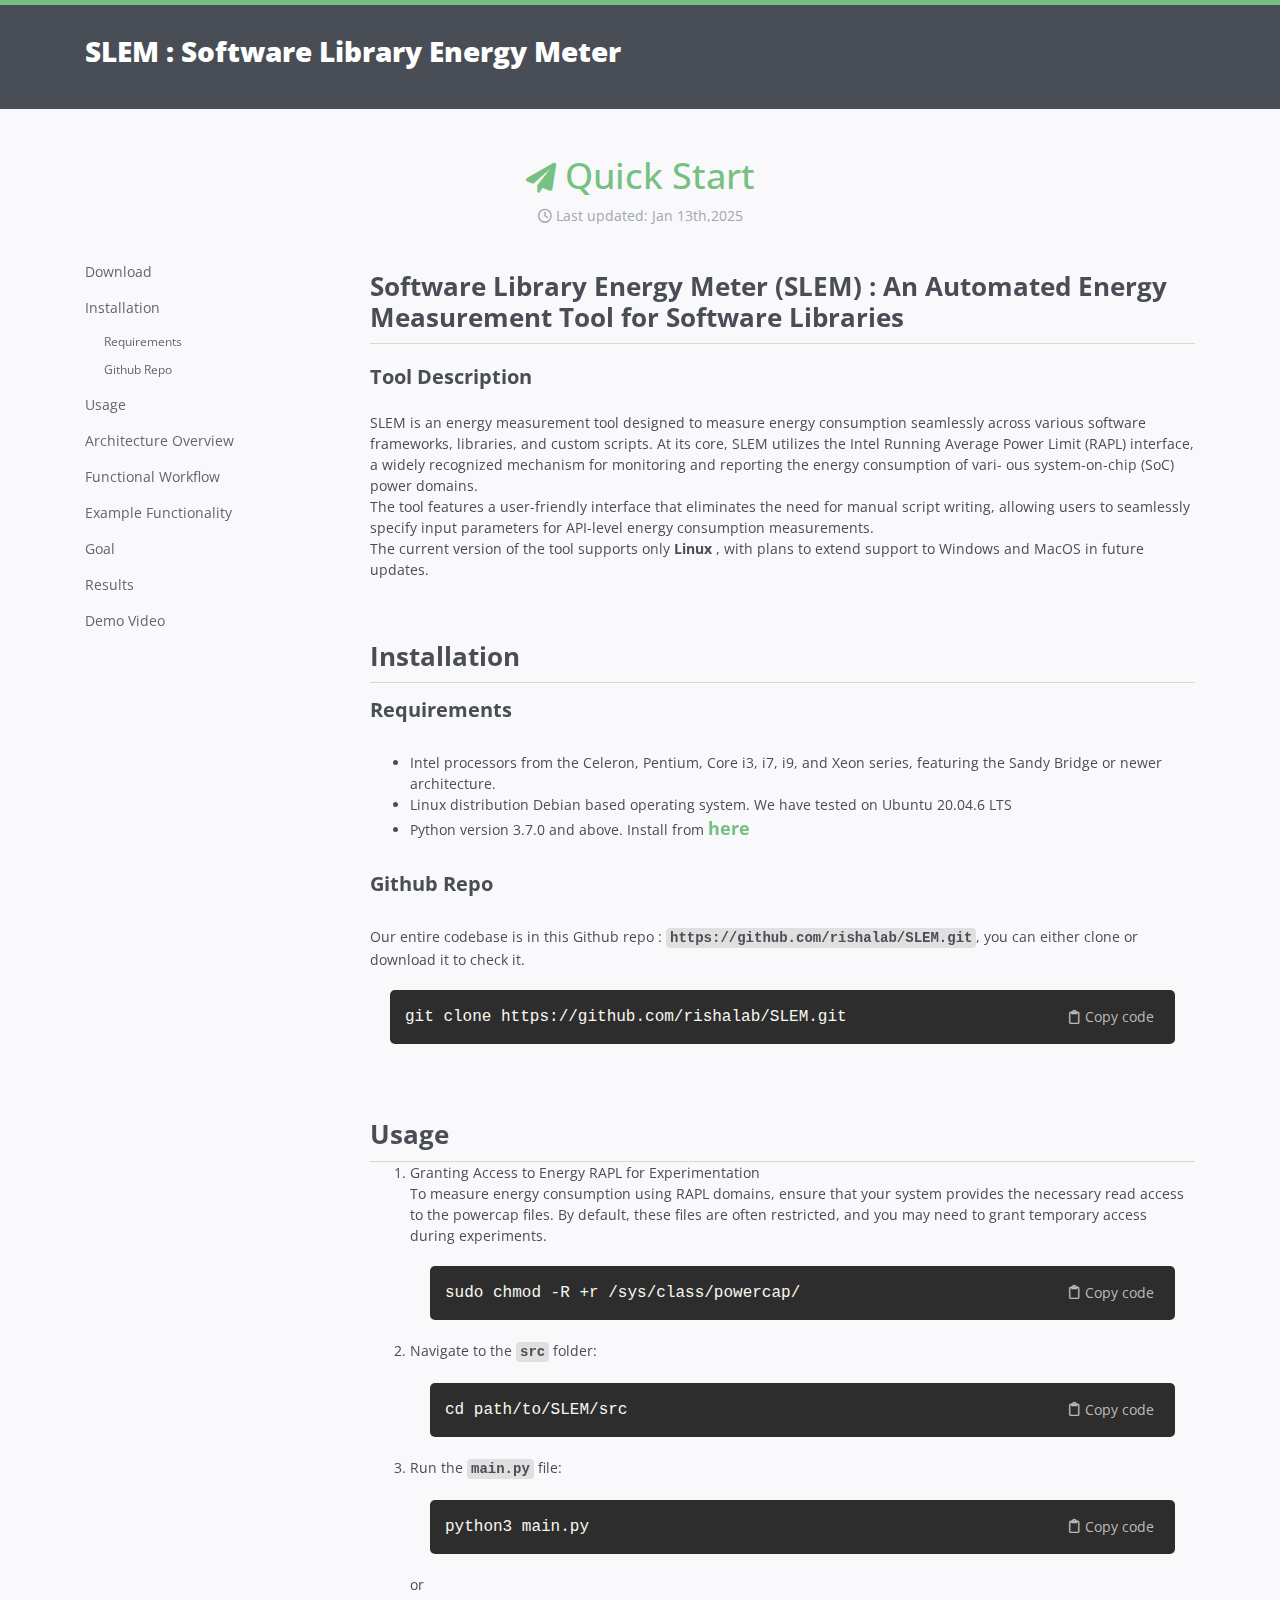
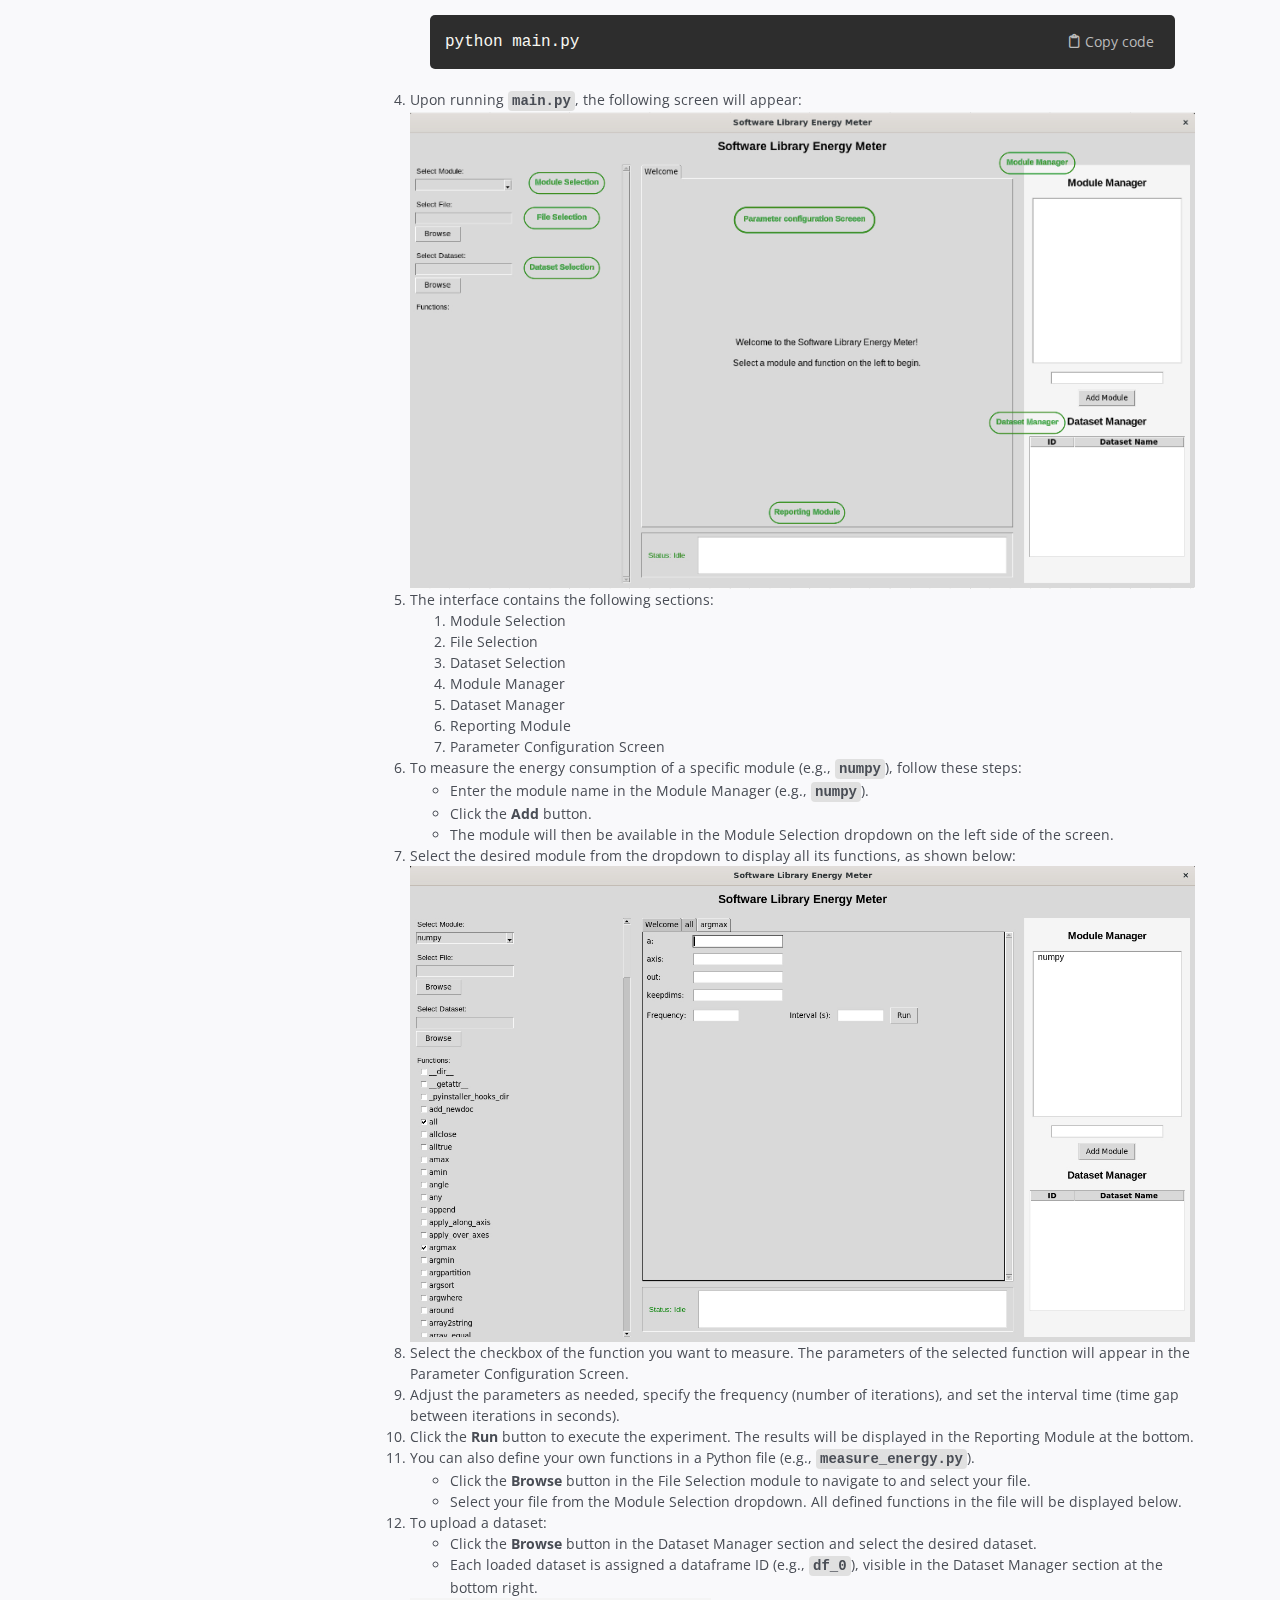
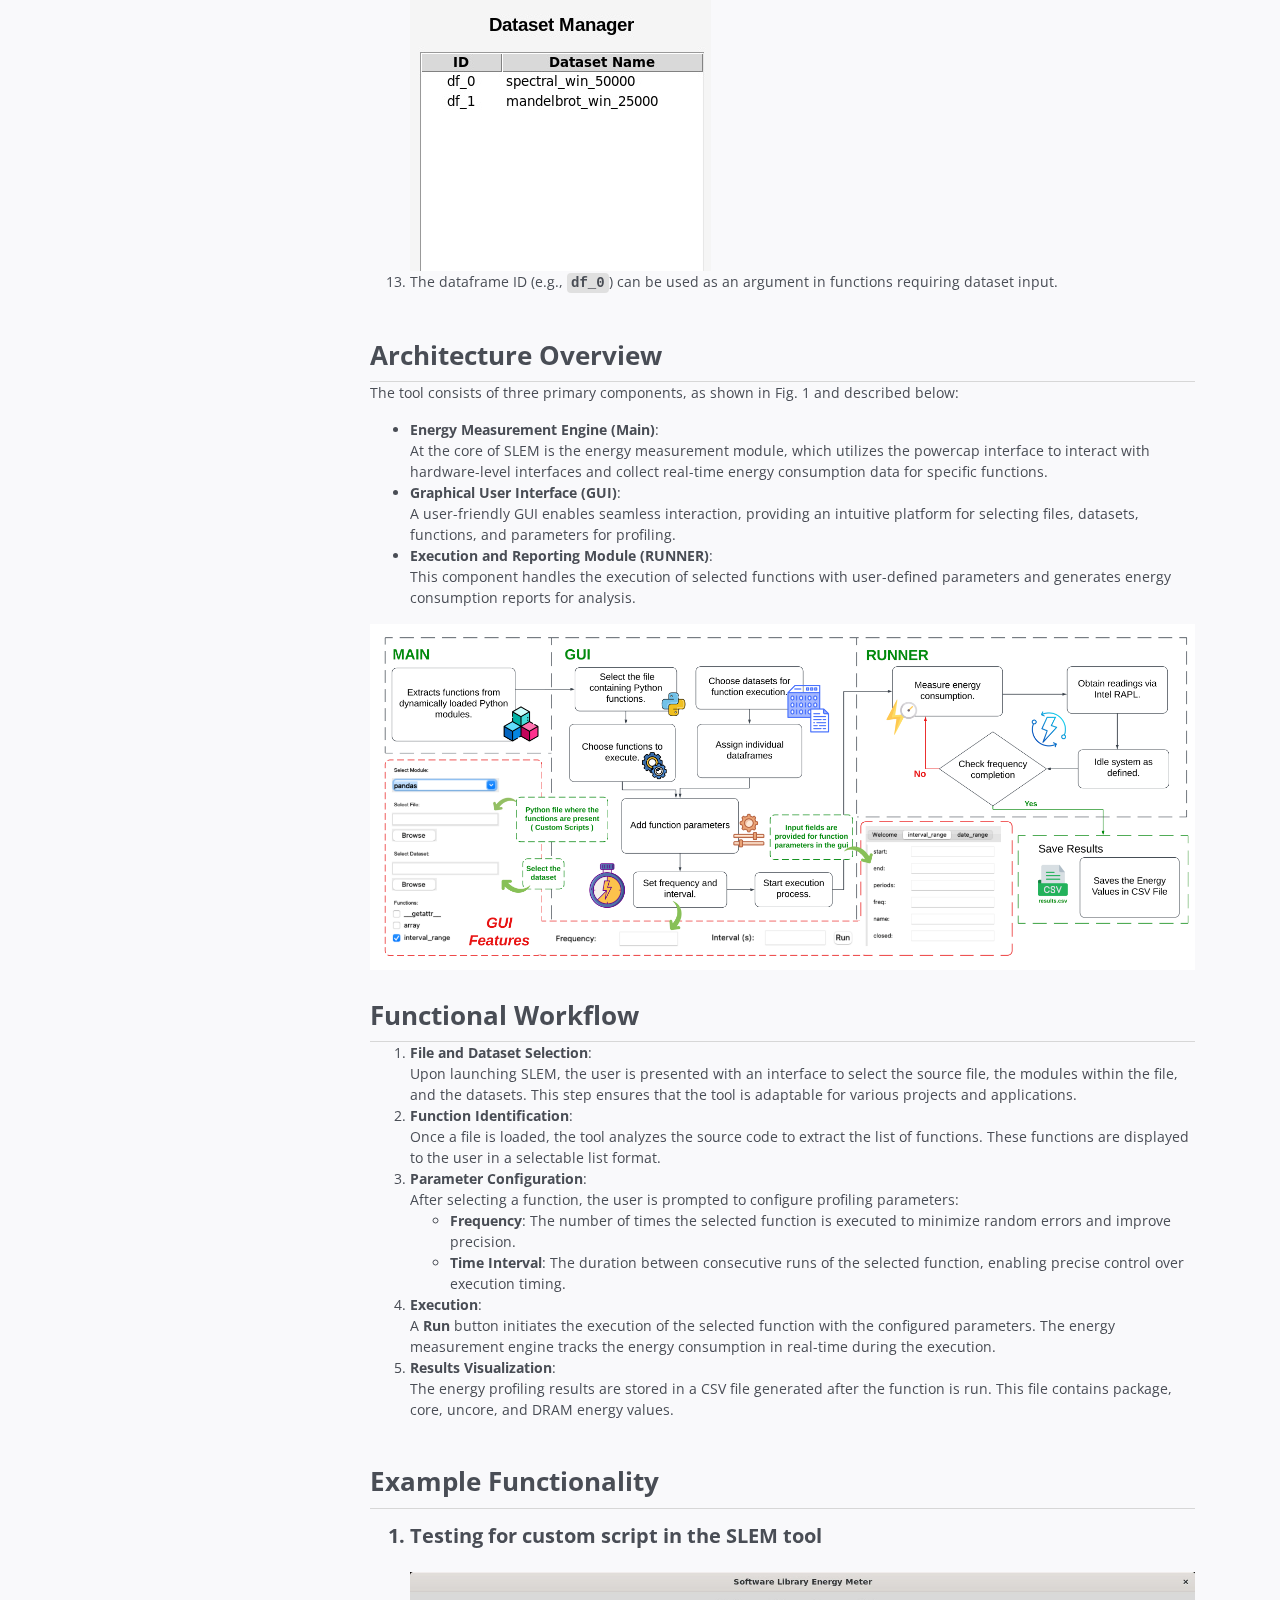
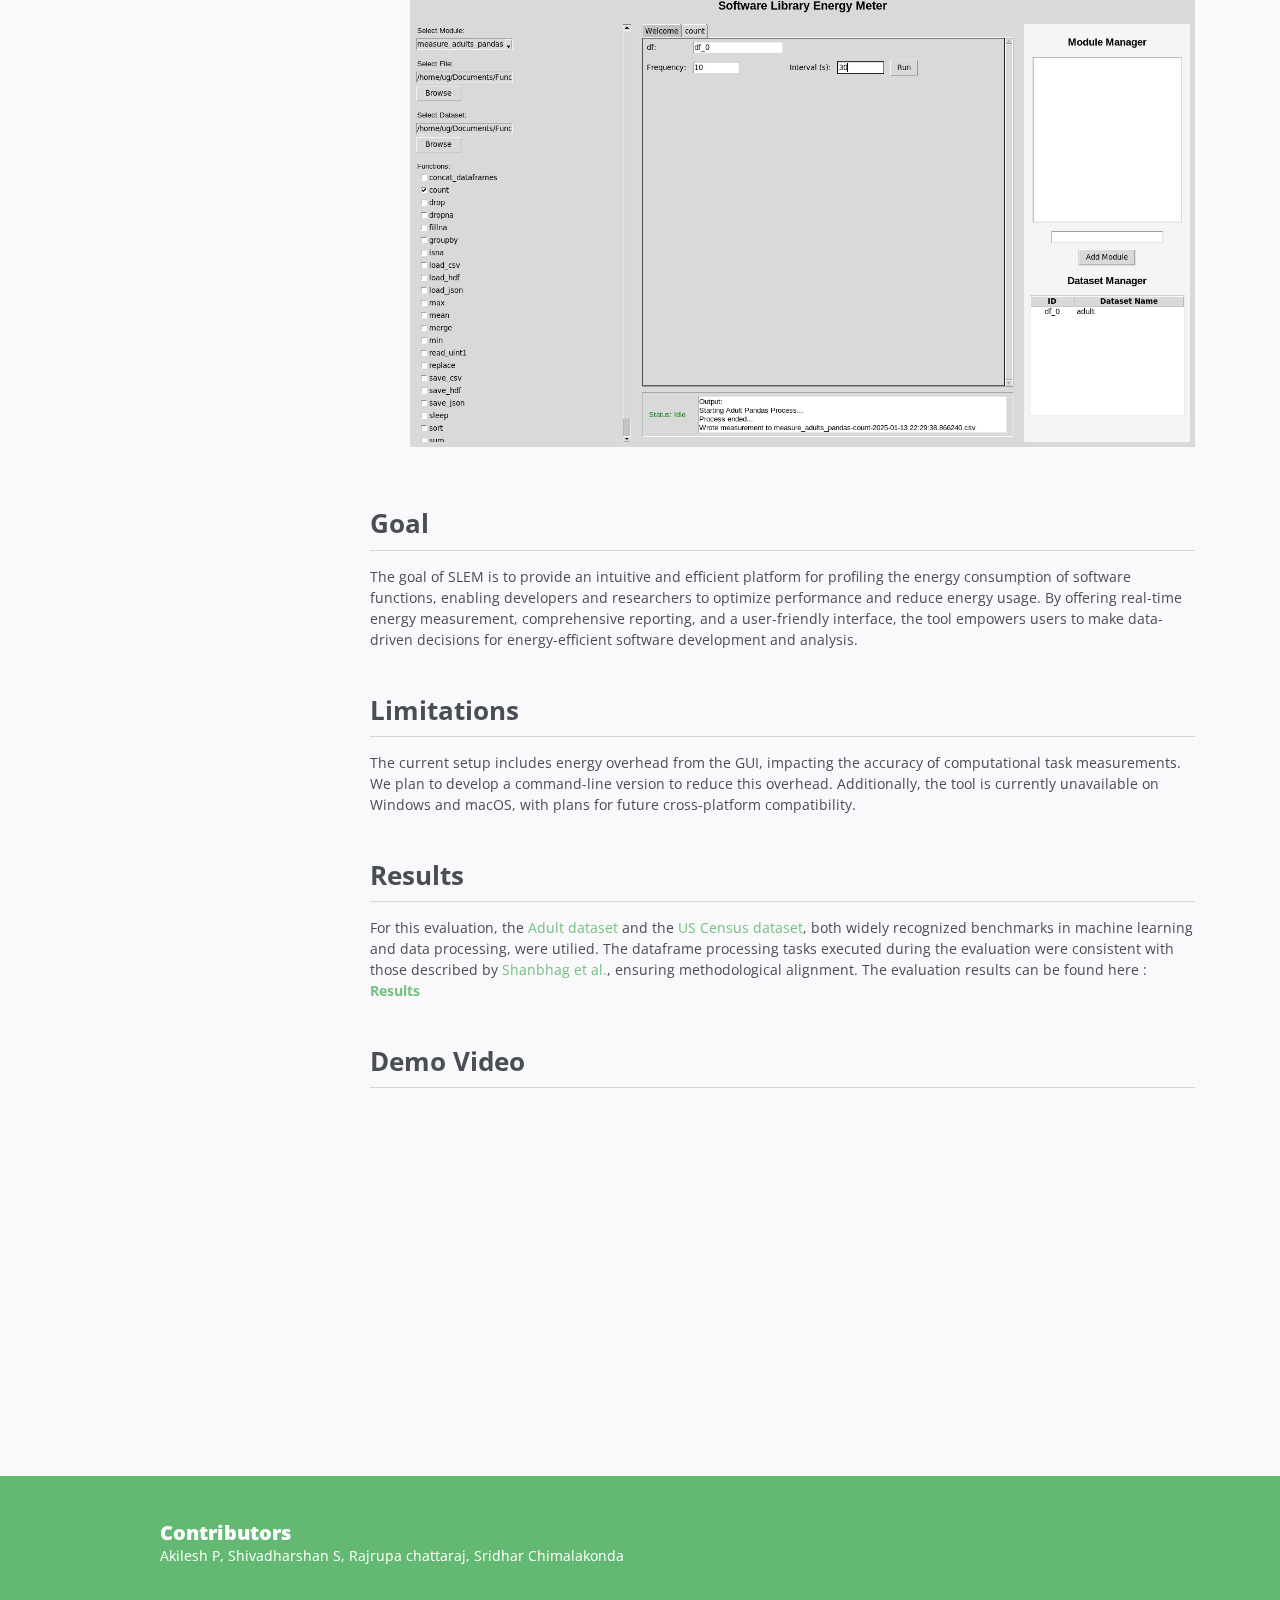
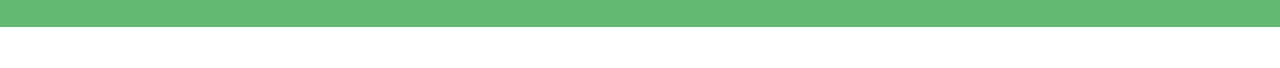
==== commit 1645c77f: "fix : website" ====
--- a/index.html
+++ b/index.html
@@ -140,30 +140,42 @@
                             <section id="usage-section" class="doc-section">
                                 <h2 class="section-title">Usage</h2>
                                 <ol>
-                                    <li>Navigate to the <span class="highlight">src</span> folder:</li>
+                                    <li>Granting Access to Energy RAPL for Experimentation</li>
+                                    To measure energy consumption using RAPL domains, 
+                                    ensure that your system provides the necessary read access to the powercap files. 
+                                    By default, these files are often restricted, and you may need to grant temporary access during experiments.
                                     <div class="code-container">
                                         <div class="code" id="codeToCopy2">
-                                            cd path/to/SLEM/src
+                                            sudo chmod -R +r /sys/class/powercap/
                                         </div>
                                         <button class="copy-button" onclick="copyCode('codeToCopy2')">
                                             <i class="far fa-clipboard"></i> Copy code
                                         </button>
                                     </div>
-                                    <li>Run the <span class="highlight">main.py</span> file:</li>
+                                    <li>Navigate to the <span class="highlight">src</span> folder:</li>
                                     <div class="code-container">
                                         <div class="code" id="codeToCopy3">
-                                            python3 main.py
+                                            cd path/to/SLEM/src
                                         </div>
                                         <button class="copy-button" onclick="copyCode('codeToCopy3')">
                                             <i class="far fa-clipboard"></i> Copy code
                                         </button>
                                     </div>
+                                    <li>Run the <span class="highlight">main.py</span> file:</li>
+                                    <div class="code-container">
+                                        <div class="code" id="codeToCopy4">
+                                            python3 main.py
+                                        </div>
+                                        <button class="copy-button" onclick="copyCode('codeToCopy4')">
+                                            <i class="far fa-clipboard"></i> Copy code
+                                        </button>
+                                    </div>
                                     or
                                     <div class="code-container">
-                                        <div class="code" id="codeToCopy4">
+                                        <div class="code" id="codeToCopy5">
                                             python main.py
                                         </div>
-                                        <button class="copy-button" onclick="copyCode('codeToCopy4')">
+                                        <button class="copy-button" onclick="copyCode('codeToCopy5')">
                                             <i class="far fa-clipboard"></i> Copy code
                                         </button>
                                     </div>
